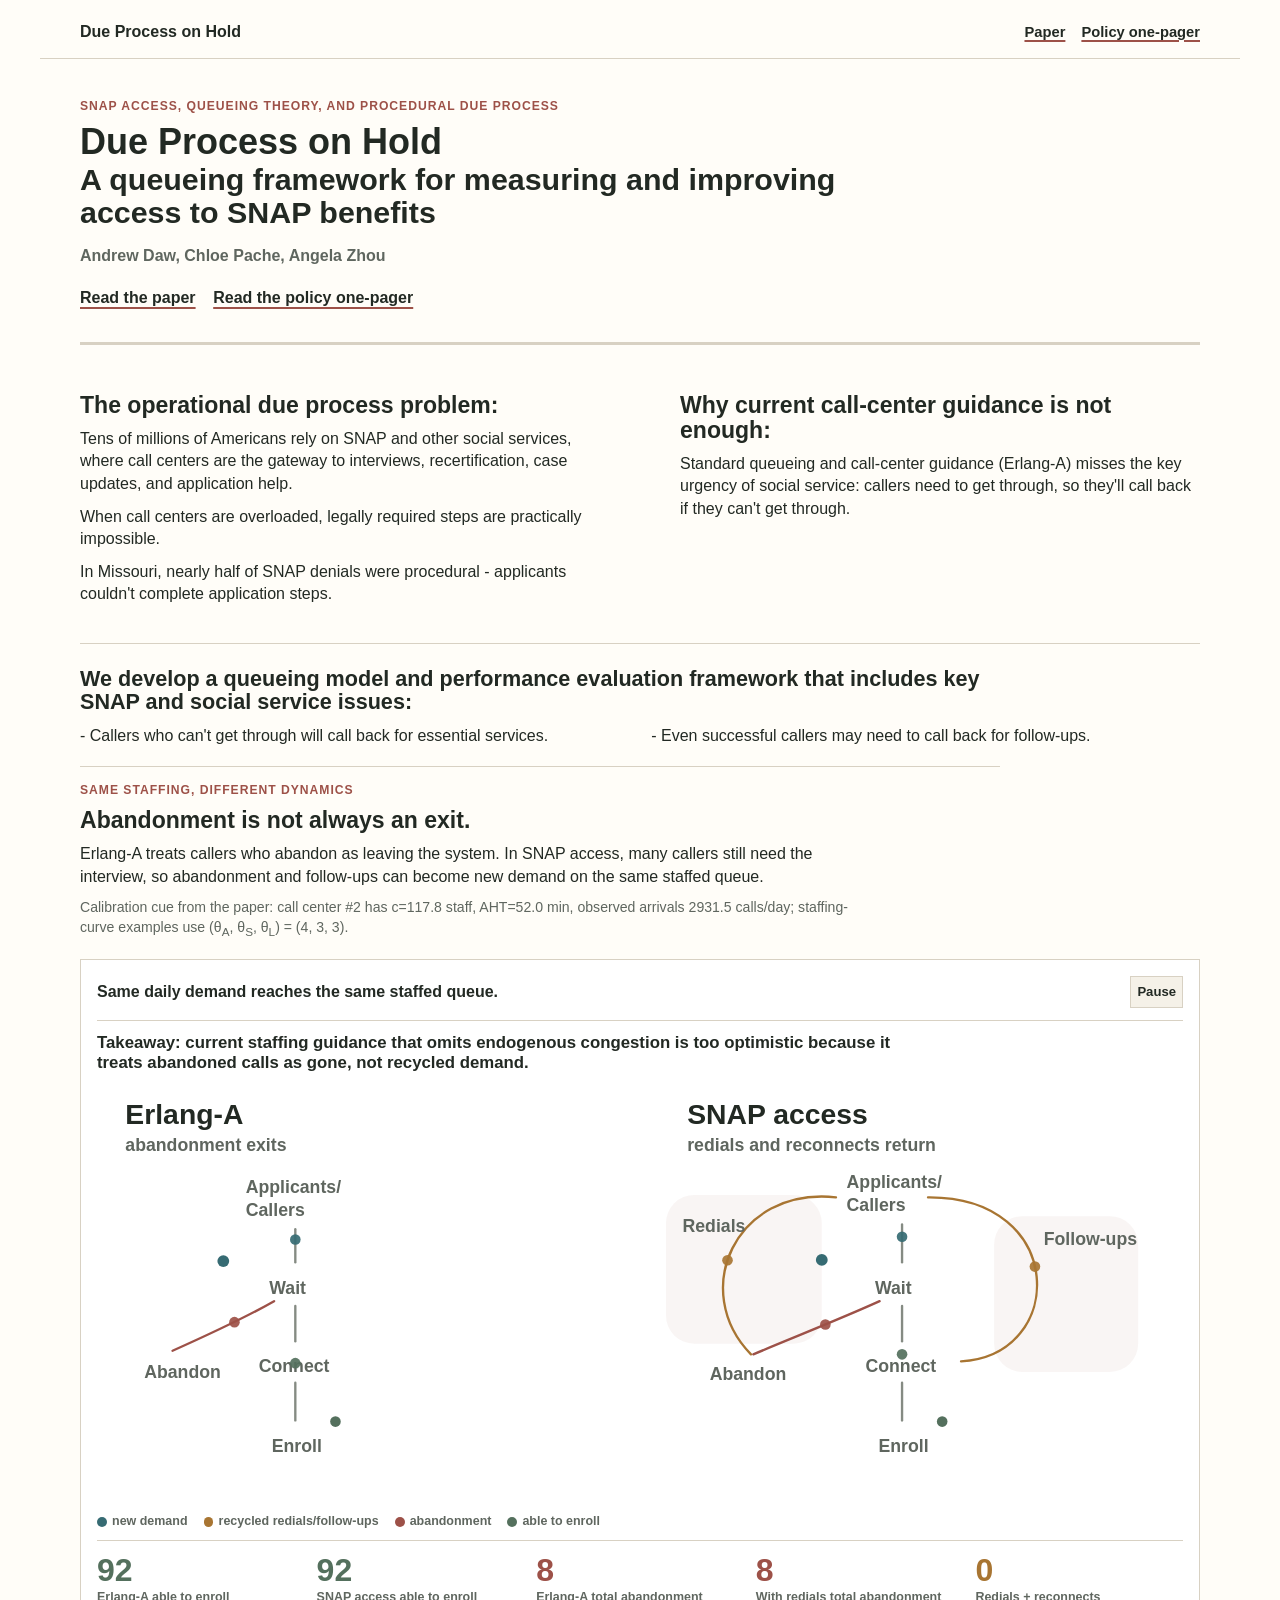
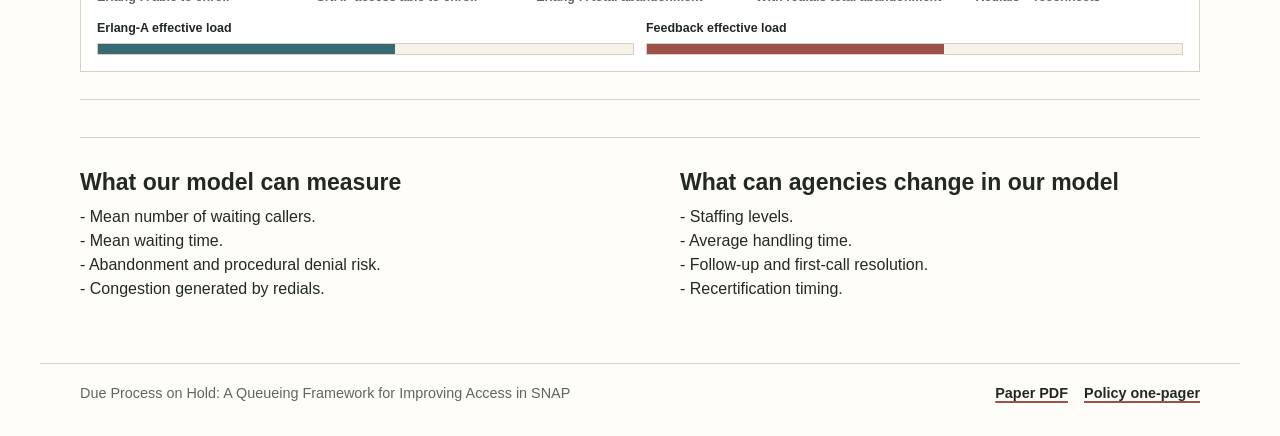
==== docs/index.html @ 2aa525fc "Merge model callout with demo section" ====
<!doctype html>
<html lang="en">
  <head>
    <meta charset="utf-8">
    <meta name="viewport" content="width=device-width, initial-scale=1">
    <title>Due Process on Hold</title>
    <meta
      name="description"
      content="Landing page for Due Process on Hold: A Queueing Framework for Improving Access in SNAP."
    >
    <link rel="stylesheet" href="styles.css?v=20260516-7">
    <script src="animation.js?v=20260516-7" defer></script>
  </head>
  <body>
    <a class="skip-link" href="#main">Skip to content</a>

    <header class="site-header">
      <a class="brand" href="index.html">Due Process on Hold</a>
      <nav aria-label="Primary navigation">
        <a href="assets/due-process-on-hold.pdf">Paper</a>
        <a href="policy.html">Policy one-pager</a>
      </nav>
    </header>

    <main id="main" class="sheet">
      <section class="title-block">
        <p class="eyebrow">SNAP access, queueing theory, and procedural due process</p>
        <h1>Due Process on Hold</h1>
        <p class="subtitle">A queueing framework for measuring and improving access to SNAP benefits</p>
        <p class="authors">Andrew Daw, Chloe Pache, Angela Zhou</p>
        <div class="link-row" aria-label="Project links">
          <a href="assets/due-process-on-hold.pdf">Read the paper</a>
          <a href="policy.html">Read the policy one-pager</a>
        </div>
      </section>

      <section class="argument-grid" aria-label="Project summary">
        <article>
          <h2>The operational due process problem:</h2>
          <p>
            Tens of millions of Americans rely on SNAP and other social services, where call centers are the gateway to interviews, recertification, case updates, and application help.
          </p>
          <p>
            When call centers are overloaded, legally required steps are practically impossible.
          </p>
          <p>
            In Missouri, nearly half of SNAP denials were procedural - applicants couldn't complete application steps.
          </p>
        </article>

        <article>
          <h2>Why current call-center guidance is not enough:</h2>
          <p>
            Standard queueing and call-center guidance (Erlang-A) misses the key urgency of social service: callers need to get through, so they'll call back if they can't get through.
          </p>
        </article>
      </section>

      <section class="congestion-demo" aria-labelledby="congestion-title">
        <div class="demo-intro">
          <div class="model-callout">
            <h2>We develop a queueing model and performance evaluation framework that includes key SNAP and social service issues:</h2>
            <ul>
              <li>Callers who can't get through will call back for essential services.</li>
              <li>Even successful callers may need to call back for follow-ups.</li>
            </ul>
          </div>

          <div class="demo-copy">
            <p class="eyebrow">Same staffing, different dynamics</p>
            <h2 id="congestion-title">Abandonment is not always an exit.</h2>
            <p>
              Erlang-A treats callers who abandon as leaving the system. In SNAP access, many callers still need the interview, so abandonment and follow-ups can become new demand on the same staffed queue.
            </p>
            <p class="demo-note">
              Calibration cue from the paper: call center #2 has c=117.8 staff, AHT=52.0 min, observed arrivals 2931.5 calls/day; staffing-curve examples use (&theta;<sub>A</sub>, &theta;<sub>S</sub>, &theta;<sub>L</sub>) = (4, 3, 3).
            </p>
          </div>
        </div>

        <div class="demo-panel" data-congestion-demo>
          <div class="demo-status">
            <p data-demo-step>Same daily demand reaches the same staffed queue.</p>
            <button type="button" data-demo-toggle aria-pressed="false">Pause</button>
          </div>
          <p class="demo-takeaway">
            Takeaway: current staffing guidance that omits endogenous congestion is too optimistic because it treats abandoned calls as gone, not recycled demand.
          </p>

          <svg class="queue-animation" viewBox="0 0 920 360" role="img" aria-labelledby="animation-title animation-desc">
            <title id="animation-title">Animated comparison of Erlang-A abandonment and redial feedback</title>
            <desc id="animation-desc">Both lanes use the same staffing. In the Erlang-A lane, abandonment exits. In the SNAP-access lane, redials and follow-ups return to the same queue and raise effective load.</desc>
            <defs>
              <style>
                .queue-animation text { fill: #222923; font-family: Arial, Helvetica, sans-serif; }
                .queue-animation .lane-title { font-size: 24px; font-weight: 900; }
                .queue-animation .lane-subtitle,
                .queue-animation .node-label { fill: #5f665f; font-size: 15px; font-weight: 800; }
                .queue-animation .flow-line,
                .queue-animation .abandon-line,
                .queue-animation .return-line,
                .queue-animation .feedback-line { fill: none; stroke: #858b83; stroke-linecap: round; stroke-width: 2; }
                .queue-animation .abandon-line { stroke: #9d5148; }
                .queue-animation .return-line { stroke: #a87532; }
                .queue-animation .feedback-line { stroke: #a87532; }
                .queue-animation .feedback-backdrop { fill: #9d5148; opacity: 0.06; stroke: none; }
                .queue-animation .pile-dot { fill: #9d5148; opacity: 0; }
                .queue-animation .enroll-dot { fill: #54705d; opacity: 0; }
                .queue-animation .base-enroll { opacity: 1; }
                .queue-animation .fresh-dot { fill: #366b73; opacity: 1; }
                .queue-animation .moving-dot { opacity: 0.92; }
                .queue-animation .moving-fresh { fill: #366b73; }
                .queue-animation .moving-enroll { fill: #54705d; }
                .queue-animation .moving-abandon { fill: #9d5148; }
                .queue-animation .moving-return { fill: #a87532; }
              </style>
            </defs>

            <g class="animation-lane erlang-lane">
              <text class="lane-title" x="24" y="34">Erlang-A</text>
              <text class="lane-subtitle" x="24" y="57">abandonment exits</text>
              <text class="node-label" x="126" y="92">Applicants/</text>
              <text class="node-label" x="126" y="112">Callers</text>
              <path class="flow-line" d="M168 123 V151"></path>
              <text class="node-label" x="146" y="178">Wait</text>
              <path class="abandon-line" d="M150 184 C122 200 93 213 64 226"></path>
              <text class="node-label" x="40" y="249">Abandon</text>
              <path class="flow-line" d="M168 188 V218"></path>
              <text class="node-label" x="137" y="244">Connect</text>
              <path class="flow-line" d="M168 253 V285"></path>
              <text class="node-label" x="148" y="312">Enroll</text>
              <circle class="fresh-dot" cx="107" cy="150" r="5"></circle>
              <circle class="enroll-dot base-enroll" cx="202" cy="286" r="4.5"></circle>
              <circle class="enroll-dot s1" cx="216" cy="298" r="4.5"></circle>
              <circle class="enroll-dot s1" cx="192" cy="302" r="4.5"></circle>
              <circle class="enroll-dot s2" cx="207" cy="314" r="4.5"></circle>
              <circle class="enroll-dot s3" cx="228" cy="284" r="4.5"></circle>
              <circle class="pile-dot erlang-pile s1" cx="56" cy="270" r="5"></circle>
              <circle class="pile-dot erlang-pile s2" cx="70" cy="282" r="5"></circle>
              <circle class="pile-dot erlang-pile s3" cx="46" cy="289" r="5"></circle>
              <circle class="pile-dot erlang-pile s3" cx="82" cy="268" r="5"></circle>
              <circle class="moving-dot moving-fresh" r="4.5">
                <animateMotion dur="4.8s" repeatCount="indefinite" path="M168 123 V151"></animateMotion>
              </circle>
              <circle class="moving-dot moving-enroll" r="4.5">
                <animateMotion dur="5.4s" begin="-1.2s" repeatCount="indefinite" path="M168 188 V285"></animateMotion>
              </circle>
              <circle class="moving-dot moving-abandon" r="4.5">
                <animateMotion dur="5.8s" begin="-0.8s" repeatCount="indefinite" path="M150 184 C122 200 93 213 64 226"></animateMotion>
              </circle>
            </g>

            <g class="animation-lane feedback-lane">
              <text class="lane-title" x="500" y="34">SNAP access</text>
              <text class="lane-subtitle" x="500" y="57">redials and reconnects return</text>
              <rect class="feedback-backdrop redial-backdrop" x="482" y="94" width="132" height="126" rx="24"></rect>
              <rect class="feedback-backdrop followup-backdrop" x="760" y="112" width="122" height="132" rx="24"></rect>
              <text class="node-label" x="635" y="88">Applicants/</text>
              <text class="node-label" x="635" y="108">Callers</text>
              <path class="flow-line" d="M682 119 V151"></path>
              <text class="node-label" x="659" y="178">Wait</text>
              <path class="abandon-line" d="M663 184 C630 199 594 213 556 229"></path>
              <text class="node-label" x="519" y="251">Abandon</text>
              <path class="return-line" d="M554 229 C502 176 540 87 626 96"></path>
              <text class="node-label" x="496" y="125">Redials</text>
              <path class="flow-line" d="M682 188 V218"></path>
              <text class="node-label" x="651" y="244">Connect</text>
              <path class="flow-line" d="M682 253 V285"></path>
              <text class="node-label" x="662" y="312">Enroll</text>
              <path class="feedback-line" d="M732 235 C822 230 822 95 704 96"></path>
              <text class="node-label" x="802" y="136">Follow-ups</text>
              <circle class="fresh-dot" cx="614" cy="149" r="5"></circle>
              <circle class="enroll-dot base-enroll" cx="716" cy="286" r="4.5"></circle>
              <circle class="enroll-dot s1" cx="730" cy="298" r="4.5"></circle>
              <circle class="enroll-dot s1" cx="706" cy="302" r="4.5"></circle>
              <circle class="enroll-dot s2" cx="721" cy="314" r="4.5"></circle>
              <circle class="pile-dot feedback-pile s1" cx="548" cy="274" r="5"></circle>
              <circle class="pile-dot feedback-pile s1" cx="562" cy="286" r="5"></circle>
              <circle class="pile-dot feedback-pile s2" cx="536" cy="292" r="5"></circle>
              <circle class="pile-dot feedback-pile s2" cx="576" cy="270" r="5"></circle>
              <circle class="pile-dot feedback-pile s3" cx="590" cy="284" r="5"></circle>
              <circle class="pile-dot feedback-pile s3" cx="552" cy="306" r="5"></circle>
              <circle class="pile-dot feedback-pile s3" cx="522" cy="276" r="5"></circle>
              <circle class="moving-dot moving-fresh" r="4.5">
                <animateMotion dur="4.6s" repeatCount="indefinite" path="M682 119 V151"></animateMotion>
              </circle>
              <circle class="moving-dot moving-enroll" r="4.5">
                <animateMotion dur="5.2s" begin="-0.7s" repeatCount="indefinite" path="M682 188 V285"></animateMotion>
              </circle>
              <circle class="moving-dot moving-abandon" r="4.5">
                <animateMotion dur="4.4s" begin="-0.4s" repeatCount="indefinite" path="M663 184 C630 199 594 213 556 229"></animateMotion>
              </circle>
              <circle class="moving-dot moving-return" r="4.5">
                <animateMotion dur="5.6s" begin="-0.9s" repeatCount="indefinite" path="M554 229 C502 176 540 87 626 96"></animateMotion>
              </circle>
              <circle class="moving-dot moving-return" r="4.5">
                <animateMotion dur="6.2s" begin="-1.6s" repeatCount="indefinite" path="M732 235 C822 230 822 95 704 96"></animateMotion>
              </circle>
            </g>
          </svg>

          <div class="demo-legend" aria-label="Animation legend">
            <span><i class="legend-blue"></i>new demand</span>
            <span><i class="legend-gold"></i>recycled redials/follow-ups</span>
            <span><i class="legend-red"></i>abandonment</span>
            <span><i class="legend-green"></i>able to enroll</span>
          </div>

          <div class="demo-metrics" aria-live="polite">
            <div class="metric-enroll">
              <strong data-erlang-enroll>92</strong>
              <span>Erlang-A able to enroll</span>
            </div>
            <div class="metric-enroll">
              <strong data-feedback-enroll>92</strong>
              <span>SNAP access able to enroll</span>
            </div>
            <div>
              <strong data-erlang-abandon>8</strong>
              <span>Erlang-A total abandonment</span>
            </div>
            <div class="metric-abandon">
              <strong data-feedback-abandon>8</strong>
              <span>With redials total abandonment</span>
            </div>
            <div class="metric-return">
              <strong data-feedback-return>0</strong>
              <span>Redials + reconnects</span>
            </div>
          </div>

          <div class="load-bars">
            <div>
              <span>Erlang-A effective load</span>
              <div class="load-track"><i data-erlang-load style="width: 100%"></i></div>
            </div>
            <div>
              <span>Feedback effective load</span>
              <div class="load-track"><i data-feedback-load style="width: 100%"></i></div>
            </div>
          </div>
        </div>
      </section>

      <section class="bottom-grid">
        <article>
          <h2>What our model can measure</h2>
          <ul>
            <li>Mean number of waiting callers.</li>
            <li>Mean waiting time.</li>
            <li>Abandonment and procedural denial risk.</li>
            <li>Congestion generated by redials.</li>
          </ul>
        </article>

        <article>
          <h2>What can agencies change in our model</h2>
          <ul>
            <li>Staffing levels.</li>
            <li>Average handling time.</li>
            <li>Follow-up and first-call resolution.</li>
            <li>Recertification timing.</li>
          </ul>
        </article>
      </section>
    </main>

    <footer class="site-footer">
      <p>Due Process on Hold: A Queueing Framework for Improving Access in SNAP</p>
      <div>
        <a href="assets/due-process-on-hold.pdf">Paper PDF</a>
        <a href="policy.html">Policy one-pager</a>
      </div>
    </footer>
  </body>
</html>
---- docs/styles.css ----
:root {
  color-scheme: light;
  --ink: #222923;
  --muted: #5f665f;
  --quiet: #858b83;
  --paper: #fffdf8;
  --surface: #ffffff;
  --wash: #f5f1e8;
  --line: #d8d1c3;
  --accent: #9d5148;
  --blue: #366b73;
  --gold: #a87532;
  --success: #54705d;
}

* {
  box-sizing: border-box;
}

html {
  scroll-behavior: smooth;
}

body {
  margin: 0;
  background: var(--paper);
  color: var(--ink);
  font-family: Arial, Helvetica, sans-serif;
  font-size: 16px;
  line-height: 1.4;
  overflow-x: hidden;
}

a {
  color: inherit;
}

em {
  font-style: italic;
}

.skip-link {
  position: absolute;
  top: -48px;
  left: 1rem;
  z-index: 20;
  padding: 0.55rem 0.75rem;
  background: var(--ink);
  color: var(--paper);
}

.skip-link:focus {
  top: 1rem;
}

.site-header,
.site-footer,
.sheet,
.page {
  width: 100%;
  max-width: 1200px;
  margin-inline: auto;
  padding-inline: 40px;
}

.site-header {
  display: flex;
  align-items: baseline;
  justify-content: space-between;
  gap: 1rem;
  padding-top: 1.35rem;
  padding-bottom: 1rem;
  border-bottom: 1px solid var(--line);
}

.brand {
  font-size: 1rem;
  font-weight: 800;
  line-height: 1;
  text-decoration: none;
}

nav {
  display: flex;
  gap: 1rem;
  flex-wrap: wrap;
  font-size: 0.92rem;
  font-weight: 800;
}

nav a,
.link-row a,
.site-footer a,
.resource-list a {
  color: var(--ink);
  text-decoration-color: var(--accent);
  text-decoration-thickness: 0.12em;
  text-underline-offset: 0.22em;
}

.sheet {
  padding-top: 2.5rem;
  padding-bottom: 4rem;
}

.title-block {
  padding-bottom: 2rem;
  border-bottom: 3px solid var(--line);
}

.eyebrow {
  margin: 0 0 0.65rem;
  color: var(--accent);
  font-size: 0.76rem;
  font-weight: 800;
  letter-spacing: 0.08em;
  line-height: 1.2;
  text-transform: uppercase;
}

h1,
h2,
h3,
p {
  margin: 0;
}

h1 {
  max-width: 100%;
  font-size: clamp(1.65rem, 3vw, 2.25rem);
  font-weight: 900;
  letter-spacing: 0;
  line-height: 1;
}

h2 {
  font-size: clamp(1.15rem, 1.8vw, 1.45rem);
  font-weight: 900;
  line-height: 1.08;
}

.subtitle {
  max-width: 760px;
  margin-top: 0.2rem;
  font-size: clamp(1.25rem, 2.5vw, 1.9rem);
  font-weight: 900;
  line-height: 1.08;
}

.authors {
  margin-top: 1rem;
  color: var(--muted);
  font-weight: 700;
}

.link-row {
  display: flex;
  gap: 1.1rem;
  flex-wrap: wrap;
  margin-top: 1.25rem;
  font-weight: 900;
}

.argument-grid,
.bottom-grid,
.one-pager {
  display: grid;
  grid-template-columns: repeat(2, minmax(0, 1fr));
  gap: clamp(2rem, 7vw, 5rem);
}

.argument-grid {
  padding-top: 3rem;
}

.argument-grid article p {
  margin-top: 0.65rem;
  max-width: 38rem;
}

.model-callout {
  max-width: none;
  margin: 0;
}

.model-callout h2 {
  font-size: clamp(1.1rem, 1.7vw, 1.35rem);
  max-width: 900px;
}

.model-callout ul,
.bottom-grid ul,
.check-list {
  margin: 0.75rem 0 0;
  padding: 0;
  list-style: none;
}

.model-callout ul {
  display: flex;
  gap: 0.35rem 1.4rem;
  flex-wrap: wrap;
}

.model-callout li,
.bottom-grid li,
.check-list li {
  margin-top: 0.25rem;
}

.model-callout li {
  flex: 1 1 320px;
  margin-top: 0;
}

.model-callout li::before,
.bottom-grid li::before,
.check-list li::before {
  content: "- ";
}

.congestion-demo {
  margin: 2.35rem 0;
  padding: 1.4rem 0 1.7rem;
  border-top: 1px solid var(--line);
  border-bottom: 1px solid var(--line);
}

.demo-intro {
  width: 100%;
  max-width: 1120px;
  margin-inline: auto;
}

.demo-copy {
  max-width: 920px;
  margin-top: 1.15rem;
  border-top: 1px solid var(--line);
  padding-top: 1rem;
}

.demo-copy p:not(.eyebrow) {
  margin-top: 0.65rem;
  max-width: 48rem;
}

.demo-note {
  color: var(--muted);
  font-size: 0.88rem;
  max-width: 60rem;
}

.demo-panel {
  width: 100%;
  max-width: 1120px;
  min-width: 0;
  margin-top: 1.15rem;
  margin-inline: auto;
  border: 1px solid var(--line);
  background: var(--surface);
  padding: 1rem;
}

.demo-status {
  display: flex;
  align-items: center;
  justify-content: space-between;
  gap: 1rem;
  padding-bottom: 0.75rem;
  border-bottom: 1px solid var(--line);
}

.demo-status p {
  font-weight: 900;
}

.demo-status button {
  min-height: 32px;
  border: 1px solid var(--line);
  background: var(--wash);
  color: var(--ink);
  font: inherit;
  font-size: 0.82rem;
  font-weight: 900;
  cursor: pointer;
}

.demo-takeaway {
  max-width: 840px;
  margin-top: 0.75rem;
  color: var(--ink);
  font-size: clamp(0.95rem, 1.6vw, 1.05rem);
  font-weight: 900;
  line-height: 1.18;
}

.queue-animation {
  display: block;
  width: 100%;
  height: auto;
  margin-top: 0.7rem;
}

.queue-animation text {
  fill: var(--ink);
  font-family: Arial, Helvetica, sans-serif;
}

.lane-title {
  font-size: 24px;
  font-weight: 900;
}

.lane-subtitle,
.node-label {
  fill: var(--muted);
  font-size: 14px;
  font-weight: 800;
}

.flow-line,
.abandon-line,
.return-line,
.feedback-line {
  fill: none;
  stroke: var(--quiet);
  stroke-linecap: round;
  stroke-width: 2;
}

.abandon-line {
  stroke: var(--accent);
}

.return-line {
  stroke: var(--gold);
}

.feedback-line {
  stroke: var(--gold);
}

.feedback-backdrop {
  fill: var(--accent);
  opacity: 0.06;
  stroke: none;
  transition: opacity 300ms ease;
}

.demo-panel[data-stage="1"] .feedback-backdrop {
  opacity: 0.08;
}

.demo-panel[data-stage="2"] .feedback-backdrop {
  opacity: 0.1;
}

.demo-panel[data-stage="3"] .feedback-backdrop {
  opacity: 0.12;
}

.pile-dot {
  fill: var(--accent);
  opacity: 0;
  transition: opacity 400ms ease;
}

.enroll-dot {
  fill: var(--success);
  opacity: 0;
  transition: opacity 400ms ease;
}

.base-enroll {
  opacity: 1;
}

.fresh-dot {
  fill: var(--blue);
}

.moving-dot {
  opacity: 0.92;
}

.moving-fresh {
  fill: var(--blue);
}

.moving-enroll {
  fill: var(--success);
}

.moving-abandon {
  fill: var(--accent);
}

.moving-return {
  fill: var(--gold);
}

.demo-panel[data-stage="1"] .s1,
.demo-panel[data-stage="2"] .s1,
.demo-panel[data-stage="2"] .s2,
.demo-panel[data-stage="3"] .s1,
.demo-panel[data-stage="3"] .s2,
.demo-panel[data-stage="3"] .s3 {
  opacity: 1;
}

.demo-legend {
  display: flex;
  gap: 0.55rem 1rem;
  flex-wrap: wrap;
  margin-top: 0.35rem;
  color: var(--muted);
  font-size: 0.78rem;
  font-weight: 800;
  line-height: 1.2;
}

.demo-legend span {
  display: inline-flex;
  align-items: center;
  gap: 0.32rem;
}

.demo-legend i {
  width: 0.62rem;
  height: 0.62rem;
  border-radius: 999px;
  flex: 0 0 auto;
}

.legend-blue {
  background: var(--blue);
}

.legend-gold {
  background: var(--gold);
}

.legend-red {
  background: var(--accent);
}

.legend-green {
  background: var(--success);
}

.demo-metrics {
  display: grid;
  grid-template-columns: repeat(auto-fit, minmax(120px, 1fr));
  gap: 0.75rem;
  margin-top: 0.7rem;
  padding-top: 0.8rem;
  border-top: 1px solid var(--line);
}

.demo-metrics div {
  min-width: 0;
}

.demo-metrics strong {
  display: block;
  color: var(--accent);
  font-size: clamp(1.35rem, 3vw, 2rem);
  line-height: 1;
}

.demo-metrics .metric-enroll strong {
  color: var(--success);
}

.demo-metrics .metric-return strong {
  color: var(--gold);
}

.demo-metrics span {
  display: block;
  margin-top: 0.25rem;
  color: var(--muted);
  font-size: 0.78rem;
  font-weight: 800;
  line-height: 1.15;
}

.load-bars {
  display: grid;
  grid-template-columns: repeat(2, minmax(0, 1fr));
  gap: 0.75rem;
  margin-top: 0.95rem;
}

.load-bars span {
  display: block;
  margin-bottom: 0.35rem;
  font-size: 0.78rem;
  font-weight: 900;
}

.load-track {
  height: 12px;
  background: var(--wash);
  border: 1px solid var(--line);
}

.load-track i {
  display: block;
  height: 100%;
  background: var(--blue);
  transition: width 300ms ease;
}

.load-bars > div:last-child .load-track i {
  background: var(--accent);
}

.model-figure {
  margin: 1.75rem 0 3rem;
  overflow-x: auto;
}

.model-figure svg {
  display: block;
  width: 100%;
  min-width: 720px;
  height: auto;
}

.model-figure line,
.model-figure .service-flow > path {
  fill: none;
  stroke: var(--quiet);
  stroke-linecap: round;
  stroke-width: 2;
  marker-end: url("#arrow");
}

.model-figure marker path {
  fill: var(--quiet);
  stroke: none;
}

.model-figure text {
  fill: var(--muted);
  font-size: 19px;
  font-weight: 400;
}

.model-figure .label {
  font-weight: 800;
}

figcaption {
  margin-top: 0.5rem;
  color: var(--ink);
  font-size: clamp(1rem, 1.8vw, 1.25rem);
  font-weight: 900;
  text-align: center;
}

.bottom-grid {
  padding-top: 2rem;
  border-top: 1px solid var(--line);
}

.bottom-grid article {
  min-width: 0;
}

.bottom-grid h2 {
  margin-bottom: 0.7rem;
}

.bottom-grid li {
  color: var(--ink);
  line-height: 1.25;
}

.site-footer {
  display: flex;
  justify-content: space-between;
  gap: 1rem;
  flex-wrap: wrap;
  padding-top: 1.2rem;
  padding-bottom: 2rem;
  border-top: 1px solid var(--line);
  color: var(--muted);
  font-size: 0.9rem;
}

.site-footer div {
  display: flex;
  gap: 1rem;
  flex-wrap: wrap;
  font-weight: 800;
}

.page {
  padding-top: 2.5rem;
  padding-bottom: 4rem;
}

.page-title {
  max-width: 900px;
  padding-bottom: 2rem;
  border-bottom: 3px solid var(--ink);
}

.page-title h1 {
  max-width: 18ch;
  font-size: clamp(2.4rem, 6vw, 5.25rem);
  line-height: 0.95;
}

.page-title p:not(.eyebrow) {
  max-width: 760px;
  margin-top: 1rem;
  color: var(--muted);
  font-size: 1.1rem;
}

.button {
  display: inline-flex;
  min-height: 42px;
  align-items: center;
  justify-content: center;
  margin-top: 1.2rem;
  border: 2px solid var(--ink);
  padding: 0.55rem 0.85rem;
  background: var(--paper);
  color: var(--ink);
  font: inherit;
  font-weight: 900;
  text-decoration: none;
  cursor: pointer;
}

.button:hover {
  border-color: var(--accent);
  color: var(--accent);
}

.one-pager {
  margin-top: 2.4rem;
  gap: 1.6rem 4rem;
}

.one-pager article {
  padding-top: 1rem;
  border-top: 1px solid var(--line);
}

.one-pager article.wide {
  grid-column: 1 / -1;
  max-width: 880px;
}

.one-pager h2 {
  font-size: 1.25rem;
}

.one-pager p {
  margin-top: 0.65rem;
  color: var(--ink);
}

.resource-list {
  display: flex;
  gap: 1rem;
  flex-wrap: wrap;
  margin-top: 1rem;
  font-weight: 900;
}

@media (max-width: 760px) {
  .site-header,
  .site-footer {
    align-items: flex-start;
    flex-direction: column;
  }

  .sheet,
  .page {
    padding-top: 2rem;
  }

  .site-header,
  .site-footer,
  .sheet,
  .page {
    width: 390px;
    max-width: 100%;
    margin-left: 0;
    margin-right: auto;
    padding-left: 20px;
    padding-right: 20px;
  }

  h1 {
    max-width: 100%;
    font-size: clamp(1.55rem, 8vw, 2.15rem);
  }

  .argument-grid,
  .congestion-demo,
  .bottom-grid,
  .one-pager {
    grid-template-columns: 1fr;
    gap: 1.8rem;
  }

  .demo-panel {
    padding: 0.8rem;
  }

  .demo-status {
    align-items: flex-start;
    flex-direction: column;
    gap: 0.7rem;
  }

  .queue-animation {
    min-width: 0;
  }

  .demo-metrics,
  .load-bars {
    grid-template-columns: 1fr;
  }

  .model-figure {
    margin-right: -20px;
    padding-right: 20px;
  }

  .model-figure svg {
    min-width: 0;
  }

  .one-pager article.wide {
    grid-column: auto;
  }
}

@media print {
  body {
    background: #ffffff;
    color: #000000;
    font-size: 10pt;
  }

  .site-header,
  .site-footer,
  .print-button {
    display: none;
  }

  .page,
  .sheet {
    width: 100%;
    padding: 0;
  }

  .page-title,
  .title-block {
    padding-bottom: 0.5rem;
    border-bottom: 2px solid #000000;
  }

  .page-title h1,
  h1 {
    font-size: 26pt;
    max-width: none;
  }

  .one-pager,
  .congestion-demo,
  .argument-grid,
  .bottom-grid {
    grid-template-columns: repeat(2, 1fr);
    gap: 0.45in;
  }

  .demo-status button,
  .queue-animation {
    display: none;
  }

  .congestion-demo {
    break-inside: avoid;
  }

  .one-pager {
    margin-top: 0.35in;
  }

  .one-pager article {
    break-inside: avoid;
    padding-top: 0.12in;
  }
}
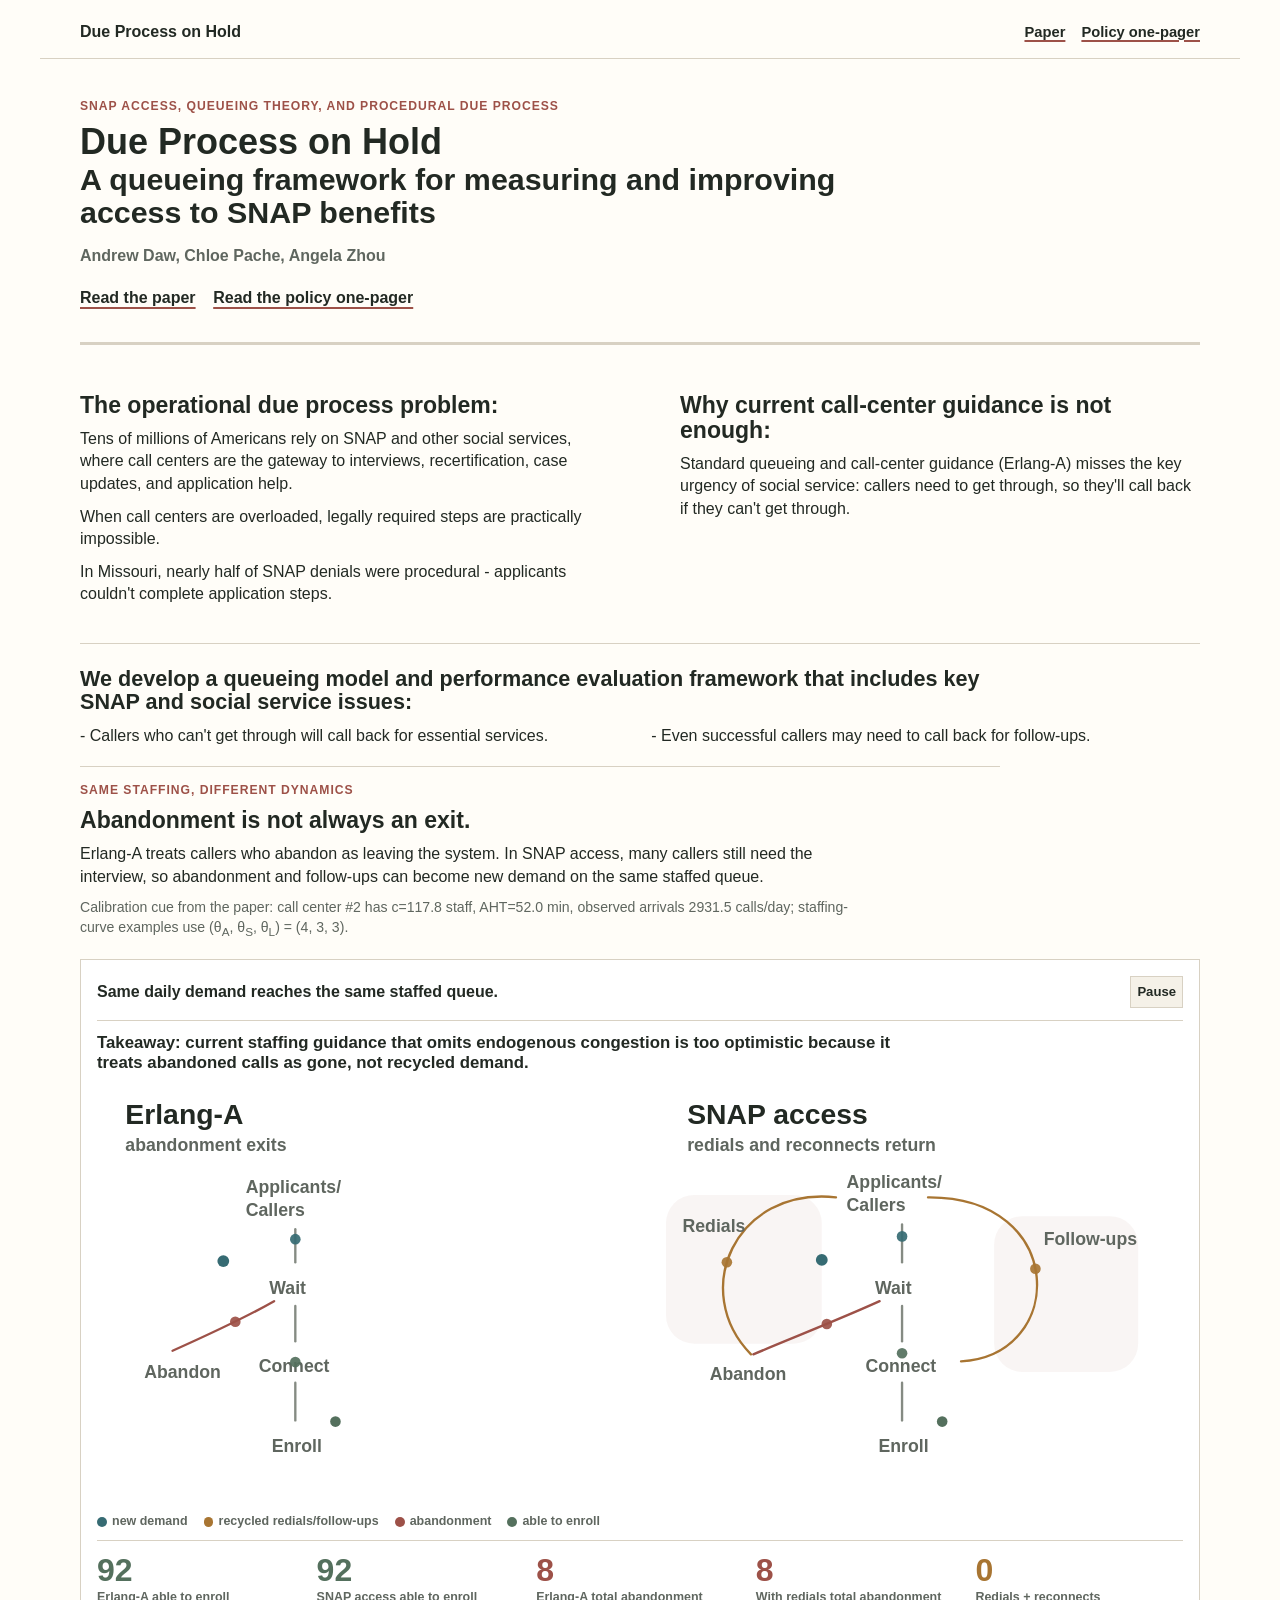
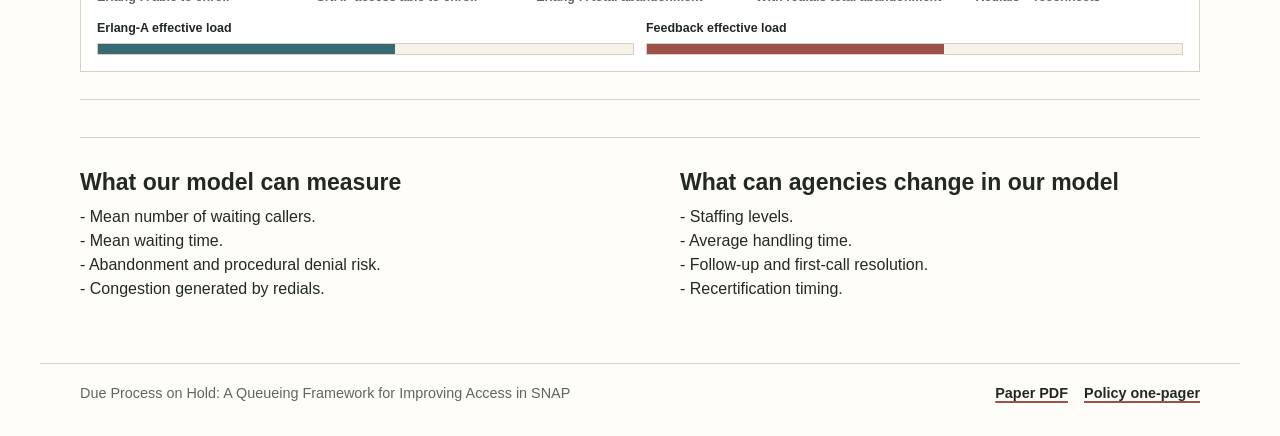
==== commit ab8491ba: "Make site header sticky" ====
--- a/docs/index.html
+++ b/docs/index.html
@@ -8,7 +8,7 @@
       name="description"
       content="Landing page for Due Process on Hold: A Queueing Framework for Improving Access in SNAP."
     >
-    <link rel="stylesheet" href="styles.css?v=20260516-7">
+    <link rel="stylesheet" href="styles.css?v=20260516-8">
     <script src="animation.js?v=20260516-7" defer></script>
   </head>
   <body>
--- a/docs/styles.css
+++ b/docs/styles.css
@@ -18,6 +18,7 @@
 }
 
 html {
+  scroll-padding-top: 5.5rem;
   scroll-behavior: smooth;
 }
 
@@ -64,12 +65,16 @@
 }
 
 .site-header {
+  position: sticky;
+  top: 0;
+  z-index: 12;
   display: flex;
   align-items: baseline;
   justify-content: space-between;
   gap: 1rem;
   padding-top: 1.35rem;
   padding-bottom: 1rem;
+  background: var(--paper);
   border-bottom: 1px solid var(--line);
 }
 
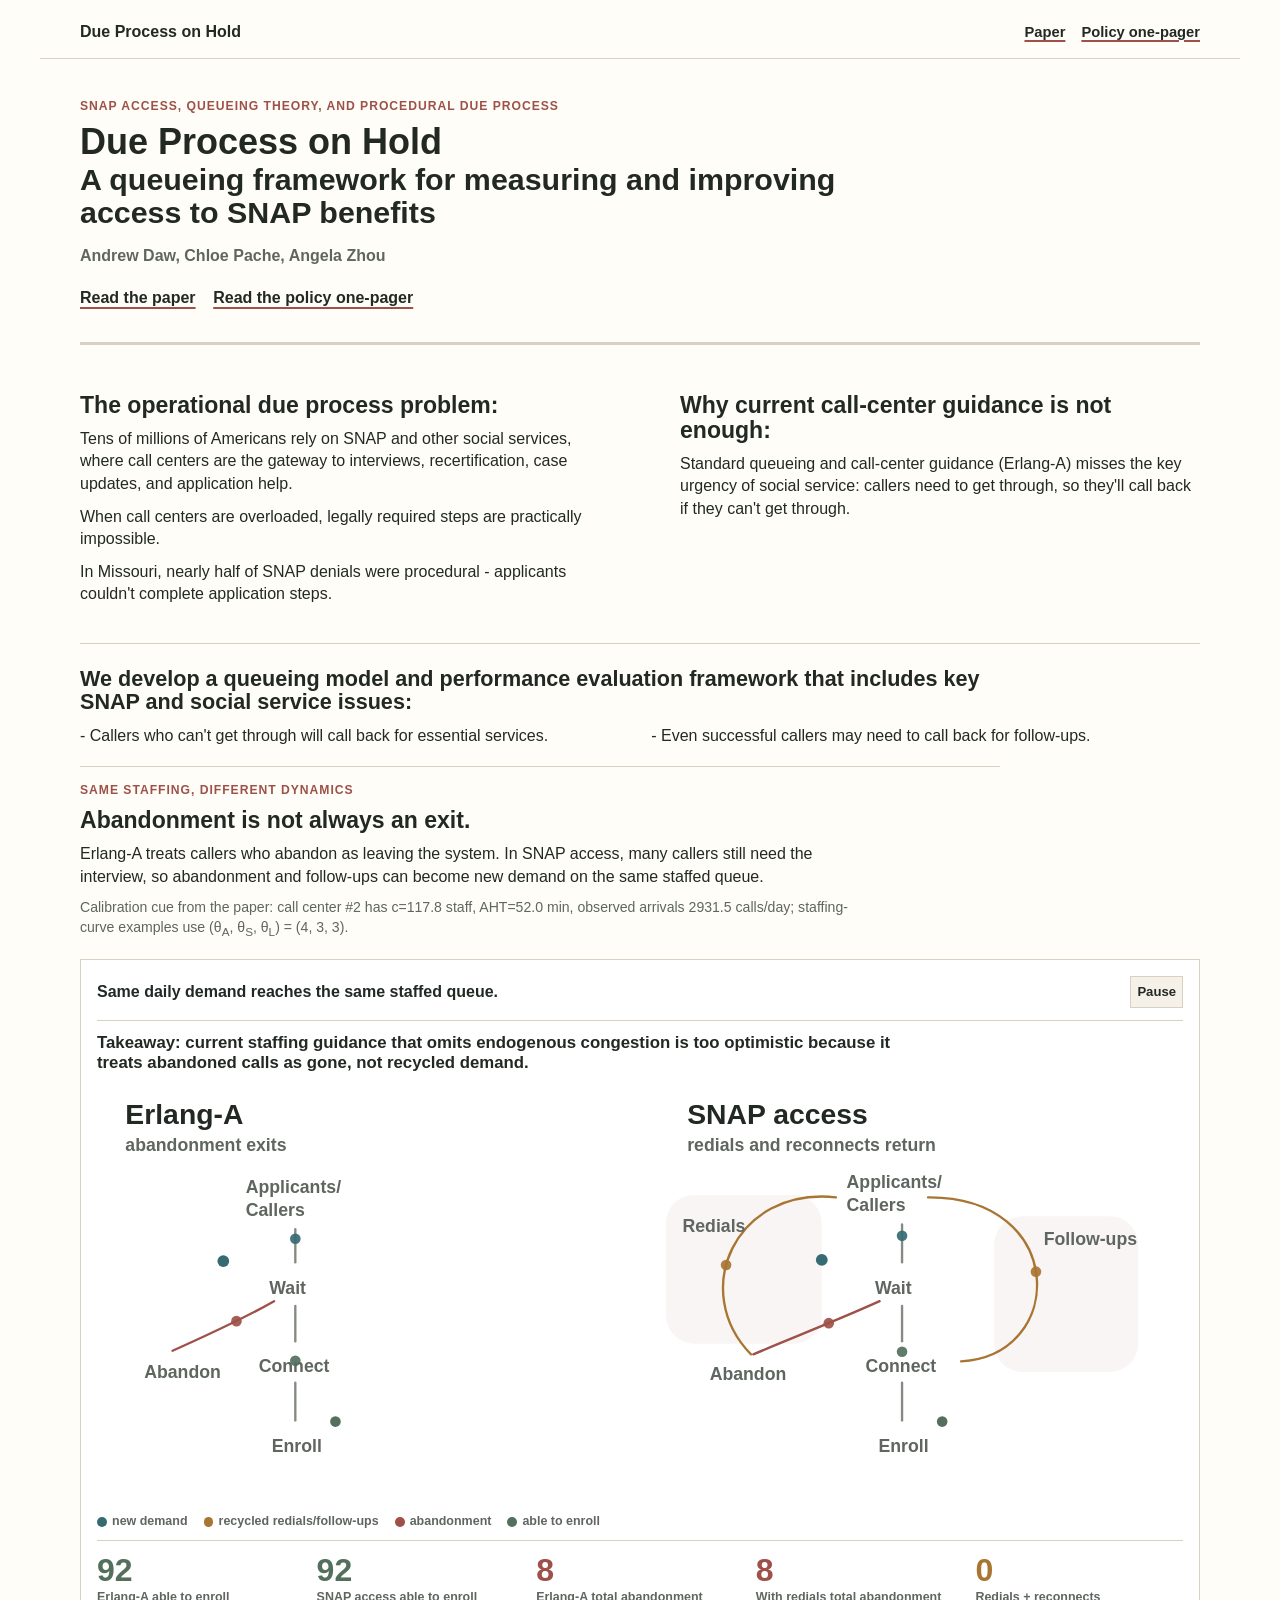
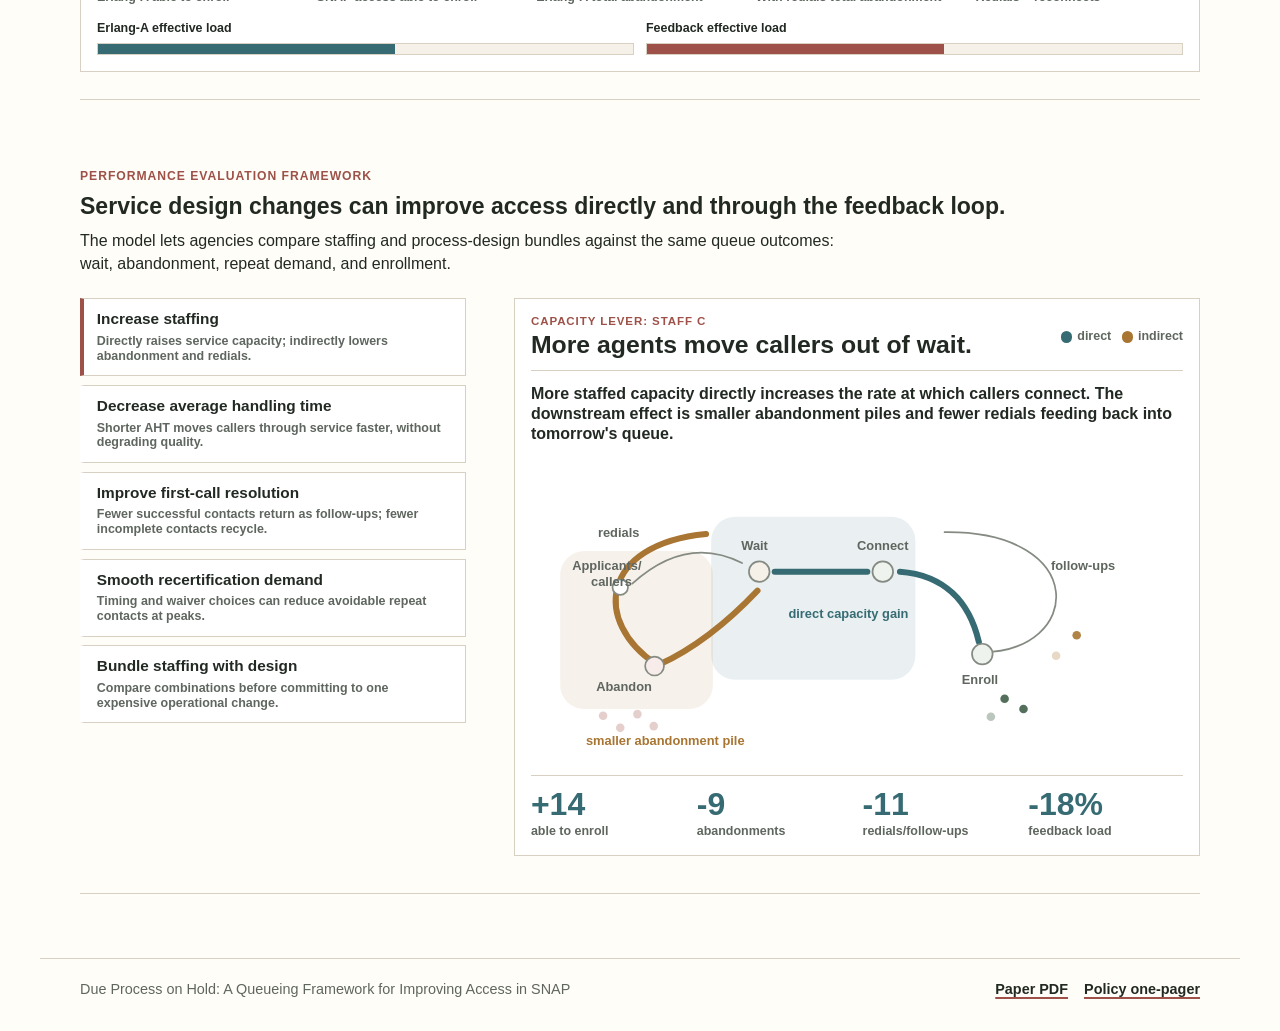
==== commit 65309459: "Add intervention evaluation panel" ====
--- a/docs/index.html
+++ b/docs/index.html
@@ -9,7 +9,7 @@
       content="Landing page for Due Process on Hold: A Queueing Framework for Improving Access in SNAP."
     >
     <link rel="stylesheet" href="styles.css?v=20260516-8">
-    <script src="animation.js?v=20260516-7" defer></script>
+    <script src="animation.js?v=20260518-1" defer></script>
   </head>
   <body>
     <a class="skip-link" href="#main">Skip to content</a>
@@ -242,26 +242,144 @@
         </div>
       </section>
 
-      <section class="bottom-grid">
-        <article>
-          <h2>What our model can measure</h2>
-          <ul>
-            <li>Mean number of waiting callers.</li>
-            <li>Mean waiting time.</li>
-            <li>Abandonment and procedural denial risk.</li>
-            <li>Congestion generated by redials.</li>
-          </ul>
-        </article>
-
-        <article>
-          <h2>What can agencies change in our model</h2>
-          <ul>
-            <li>Staffing levels.</li>
-            <li>Average handling time.</li>
-            <li>Follow-up and first-call resolution.</li>
-            <li>Recertification timing.</li>
-          </ul>
-        </article>
+      <section class="evaluation-framework" aria-labelledby="evaluation-title" data-evaluation-panel>
+        <div class="evaluation-head">
+          <p class="eyebrow">Performance evaluation framework</p>
+          <h2 id="evaluation-title">Service design changes can improve access directly and through the feedback loop.</h2>
+          <p>
+            The model lets agencies compare staffing and process-design bundles against the same queue outcomes: wait, abandonment, repeat demand, and enrollment.
+          </p>
+        </div>
+
+        <div class="evaluation-layout">
+          <div class="intervention-list" aria-label="Potential interventions">
+            <button class="intervention-card is-active" type="button" data-intervention="staffing" aria-pressed="true">
+              <span>Increase staffing</span>
+              <small>Directly raises service capacity; indirectly lowers abandonment and redials.</small>
+            </button>
+            <button class="intervention-card" type="button" data-intervention="aht" aria-pressed="false">
+              <span>Decrease average handling time</span>
+              <small>Shorter AHT moves callers through service faster, without degrading quality.</small>
+            </button>
+            <button class="intervention-card" type="button" data-intervention="resolution" aria-pressed="false">
+              <span>Improve first-call resolution</span>
+              <small>Fewer successful contacts return as follow-ups; fewer incomplete contacts recycle.</small>
+            </button>
+            <button class="intervention-card" type="button" data-intervention="recertification" aria-pressed="false">
+              <span>Smooth recertification demand</span>
+              <small>Timing and waiver choices can reduce avoidable repeat contacts at peaks.</small>
+            </button>
+            <button class="intervention-card" type="button" data-intervention="bundle" aria-pressed="false">
+              <span>Bundle staffing with design</span>
+              <small>Compare combinations before committing to one expensive operational change.</small>
+            </button>
+          </div>
+
+          <div class="evaluation-panel" data-active="staffing">
+            <div class="evaluation-status">
+              <div>
+                <p class="mini-label" data-eval-parameter>Capacity lever: staff c</p>
+                <h3 data-eval-title>More agents move callers out of wait.</h3>
+              </div>
+              <div class="effect-key" aria-label="Effect legend">
+                <span><i class="effect-direct"></i>direct</span>
+                <span><i class="effect-indirect"></i>indirect</span>
+              </div>
+            </div>
+
+            <p class="evaluation-copy" data-eval-copy>
+              More staffed capacity directly increases the rate at which callers connect. The downstream effect is smaller abandonment piles and fewer redials feeding back into tomorrow's queue.
+            </p>
+
+            <svg class="evaluation-figure" viewBox="0 0 760 360" role="img" aria-labelledby="evaluation-figure-title evaluation-figure-desc">
+              <title id="evaluation-figure-title">Service-design intervention effects on the access queue</title>
+              <desc id="evaluation-figure-desc">Selecting an intervention highlights direct queue effects and indirect feedback effects such as reduced redials and follow-ups.</desc>
+              <g class="eval-backdrops">
+                <rect class="eval-zone eval-zone-direct" data-effects="staffing aht bundle" x="210" y="72" width="238" height="190" rx="28"></rect>
+                <rect class="eval-zone eval-zone-indirect" data-effects="staffing aht resolution recertification bundle" x="34" y="112" width="178" height="184" rx="28"></rect>
+                <rect class="eval-zone eval-zone-indirect" data-effects="resolution recertification bundle" x="500" y="76" width="202" height="188" rx="28"></rect>
+              </g>
+
+              <g class="eval-flow">
+                <path class="eval-path baseline" d="M118 150 C160 112 203 104 246 126"></path>
+                <path class="eval-path baseline" d="M284 136 H392"></path>
+                <path class="eval-path baseline" d="M430 136 C482 140 511 171 522 218"></path>
+                <path class="eval-path baseline" d="M264 158 C227 197 191 225 150 244"></path>
+                <path class="eval-path baseline" d="M146 244 C72 195 80 104 204 92"></path>
+                <path class="eval-path baseline" d="M524 230 C644 230 652 88 482 90"></path>
+
+                <path class="eval-path effect-line effect-direct" data-effects="staffing aht bundle" d="M284 136 H392"></path>
+                <path class="eval-path effect-line effect-direct" data-effects="staffing aht bundle" d="M430 136 C482 140 511 171 522 218"></path>
+                <path class="eval-path effect-line effect-direct" data-effects="resolution bundle" d="M430 136 C482 140 511 171 522 218"></path>
+                <path class="eval-path effect-line effect-direct" data-effects="recertification bundle" d="M118 150 C160 112 203 104 246 126"></path>
+
+                <path class="eval-path effect-line effect-indirect" data-effects="staffing aht resolution recertification bundle" d="M264 158 C227 197 191 225 150 244"></path>
+                <path class="eval-path effect-line effect-indirect" data-effects="staffing aht recertification bundle" d="M146 244 C72 195 80 104 204 92"></path>
+                <path class="eval-path effect-line effect-indirect" data-effects="resolution recertification bundle" d="M524 230 C644 230 652 88 482 90"></path>
+              </g>
+
+              <g class="eval-nodes">
+                <circle class="node-dot" cx="104" cy="154" r="9"></circle>
+                <text x="48" y="134">Applicants/</text>
+                <text x="70" y="153">callers</text>
+
+                <circle class="node-dot wait-node" cx="266" cy="136" r="12"></circle>
+                <text x="245" y="111">Wait</text>
+
+                <circle class="node-dot connect-node" cx="410" cy="136" r="12"></circle>
+                <text x="380" y="111">Connect</text>
+
+                <circle class="node-dot enroll-node" cx="526" cy="232" r="12"></circle>
+                <text x="502" y="267">Enroll</text>
+
+                <circle class="node-dot abandon-node" cx="144" cy="246" r="11"></circle>
+                <text x="76" y="275">Abandon</text>
+
+                <text x="78" y="95">redials</text>
+                <text x="606" y="134">follow-ups</text>
+              </g>
+
+              <g class="eval-piles">
+                <circle class="abandon-piece" data-effects="staffing aht recertification bundle" cx="84" cy="306" r="5"></circle>
+                <circle class="abandon-piece" data-effects="staffing aht resolution bundle" cx="104" cy="320" r="5"></circle>
+                <circle class="abandon-piece" data-effects="staffing aht recertification bundle" cx="124" cy="304" r="5"></circle>
+                <circle class="abandon-piece" data-effects="staffing aht resolution recertification bundle" cx="143" cy="318" r="5"></circle>
+                <circle class="return-piece" data-effects="staffing aht resolution recertification bundle" cx="612" cy="236" r="5"></circle>
+                <circle class="return-piece" data-effects="resolution recertification bundle" cx="636" cy="210" r="5"></circle>
+                <circle class="enroll-piece" data-effects="staffing aht resolution bundle" cx="552" cy="288" r="5"></circle>
+                <circle class="enroll-piece" data-effects="staffing aht bundle" cx="574" cy="300" r="5"></circle>
+                <circle class="enroll-piece" data-effects="resolution bundle" cx="536" cy="305" r="5"></circle>
+              </g>
+
+              <g class="eval-callouts">
+                <text class="callout direct-callout" data-effects="staffing aht bundle" x="300" y="190">direct capacity gain</text>
+                <text class="callout direct-callout" data-effects="resolution bundle" x="404" y="190">more completions</text>
+                <text class="callout direct-callout" data-effects="recertification bundle" x="120" y="64">lower peak demand</text>
+                <text class="callout indirect-callout" data-effects="staffing aht resolution recertification bundle" x="64" y="338">smaller abandonment pile</text>
+                <text class="callout indirect-callout" data-effects="resolution recertification bundle" x="554" y="58">less return demand</text>
+              </g>
+            </svg>
+
+            <div class="evaluation-metrics" aria-live="polite">
+              <div>
+                <strong data-eval-enroll>+14</strong>
+                <span>able to enroll</span>
+              </div>
+              <div>
+                <strong data-eval-abandon>-9</strong>
+                <span>abandonments</span>
+              </div>
+              <div>
+                <strong data-eval-recycle>-11</strong>
+                <span>redials/follow-ups</span>
+              </div>
+              <div>
+                <strong data-eval-load>-18%</strong>
+                <span>feedback load</span>
+              </div>
+            </div>
+          </div>
+        </div>
       </section>
     </main>
 
--- a/docs/styles.css
+++ b/docs/styles.css
@@ -521,6 +521,294 @@
   background: var(--accent);
 }
 
+.evaluation-framework {
+  padding: 2rem 0 2.35rem;
+  border-bottom: 1px solid var(--line);
+}
+
+.evaluation-head {
+  max-width: 940px;
+}
+
+.evaluation-head p:not(.eyebrow) {
+  margin-top: 0.7rem;
+  max-width: 760px;
+}
+
+.evaluation-layout {
+  display: grid;
+  grid-template-columns: minmax(240px, 0.72fr) minmax(520px, 1.28fr);
+  gap: clamp(1.5rem, 4vw, 3rem);
+  margin-top: 1.45rem;
+}
+
+.intervention-list {
+  display: grid;
+  align-content: start;
+  gap: 0.55rem;
+}
+
+.intervention-card {
+  width: 100%;
+  border: 1px solid var(--line);
+  border-left: 4px solid transparent;
+  padding: 0.75rem 0.8rem;
+  background: var(--surface);
+  color: var(--ink);
+  cursor: pointer;
+  font: inherit;
+  text-align: left;
+}
+
+.intervention-card:hover,
+.intervention-card:focus-visible,
+.intervention-card.is-active {
+  border-left-color: var(--accent);
+  outline: none;
+}
+
+.intervention-card span,
+.intervention-card small {
+  display: block;
+}
+
+.intervention-card span {
+  font-size: 0.96rem;
+  font-weight: 900;
+  line-height: 1.1;
+}
+
+.intervention-card small {
+  margin-top: 0.35rem;
+  color: var(--muted);
+  font-size: 0.78rem;
+  font-weight: 800;
+  line-height: 1.18;
+}
+
+.evaluation-panel {
+  min-width: 0;
+  border: 1px solid var(--line);
+  background: var(--surface);
+  padding: 1rem;
+}
+
+.evaluation-status {
+  display: flex;
+  justify-content: space-between;
+  gap: 1rem;
+  padding-bottom: 0.75rem;
+  border-bottom: 1px solid var(--line);
+}
+
+.evaluation-status h3 {
+  margin: 0.18rem 0 0;
+  font-size: clamp(1.15rem, 2vw, 1.55rem);
+  font-weight: 900;
+  line-height: 1.05;
+}
+
+.mini-label {
+  color: var(--accent);
+  font-size: 0.72rem;
+  font-weight: 900;
+  letter-spacing: 0.08em;
+  line-height: 1.2;
+  text-transform: uppercase;
+}
+
+.effect-key {
+  display: flex;
+  gap: 0.65rem;
+  flex-wrap: wrap;
+  justify-content: flex-end;
+  color: var(--muted);
+  font-size: 0.78rem;
+  font-weight: 900;
+}
+
+.effect-key span {
+  display: inline-flex;
+  align-items: center;
+  gap: 0.3rem;
+}
+
+.effect-key i {
+  width: 0.72rem;
+  height: 0.72rem;
+  border-radius: 999px;
+}
+
+.effect-direct {
+  background: var(--blue);
+}
+
+.effect-indirect {
+  background: var(--gold);
+}
+
+.evaluation-copy {
+  margin-top: 0.8rem;
+  max-width: 760px;
+  font-weight: 800;
+  line-height: 1.24;
+}
+
+.evaluation-figure {
+  display: block;
+  width: 100%;
+  height: auto;
+  margin-top: 0.75rem;
+}
+
+.evaluation-figure text {
+  fill: var(--muted);
+  font-family: Arial, Helvetica, sans-serif;
+  font-size: 15px;
+  font-weight: 900;
+}
+
+.eval-zone {
+  opacity: 0;
+  transition: opacity 220ms ease;
+}
+
+.eval-zone-direct {
+  fill: var(--blue);
+}
+
+.eval-zone-indirect {
+  fill: var(--gold);
+}
+
+.eval-path {
+  fill: none;
+  stroke: var(--quiet);
+  stroke-linecap: round;
+  stroke-width: 2;
+}
+
+.effect-line {
+  opacity: 0;
+  stroke-width: 7;
+  transition: opacity 220ms ease;
+}
+
+.effect-line.effect-direct {
+  background: transparent;
+  stroke: var(--blue);
+}
+
+.effect-line.effect-indirect {
+  background: transparent;
+  stroke: var(--gold);
+}
+
+.node-dot {
+  fill: var(--surface);
+  stroke: var(--quiet);
+  stroke-width: 2;
+}
+
+.wait-node {
+  fill: var(--wash);
+}
+
+.connect-node,
+.enroll-node {
+  fill: #eef3ee;
+}
+
+.abandon-node {
+  fill: #f7ece9;
+}
+
+.abandon-piece {
+  fill: var(--accent);
+}
+
+.return-piece {
+  fill: var(--gold);
+}
+
+.enroll-piece {
+  fill: var(--success);
+}
+
+.abandon-piece,
+.return-piece {
+  opacity: 0.9;
+  transition: opacity 220ms ease, transform 220ms ease;
+}
+
+.enroll-piece {
+  opacity: 0.4;
+  transition: opacity 220ms ease, transform 220ms ease;
+}
+
+.callout {
+  opacity: 0;
+  transition: opacity 220ms ease;
+}
+
+.direct-callout {
+  fill: var(--blue) !important;
+}
+
+.indirect-callout {
+  fill: var(--gold) !important;
+}
+
+.eval-zone.is-active {
+  opacity: 0.1;
+}
+
+.effect-line.is-active,
+.callout.is-active {
+  opacity: 1;
+}
+
+.abandon-piece.is-active,
+.return-piece.is-active {
+  opacity: 0.28;
+  transform: translateY(-2px);
+}
+
+.enroll-piece.is-active {
+  opacity: 1;
+  transform: translateY(-4px);
+}
+
+.evaluation-metrics {
+  display: grid;
+  grid-template-columns: repeat(4, minmax(0, 1fr));
+  gap: 0.7rem;
+  margin-top: 0.65rem;
+  padding-top: 0.8rem;
+  border-top: 1px solid var(--line);
+}
+
+.evaluation-metrics div {
+  min-width: 0;
+}
+
+.evaluation-metrics strong {
+  display: block;
+  color: var(--blue);
+  font-size: clamp(1.35rem, 3vw, 2rem);
+  font-weight: 900;
+  line-height: 1;
+}
+
+.evaluation-metrics span {
+  display: block;
+  margin-top: 0.25rem;
+  color: var(--muted);
+  font-size: 0.78rem;
+  font-weight: 800;
+  line-height: 1.15;
+}
+
 .model-figure {
   margin: 1.75rem 0 3rem;
   overflow-x: auto;
@@ -710,6 +998,7 @@
 
   .argument-grid,
   .congestion-demo,
+  .evaluation-layout,
   .bottom-grid,
   .one-pager {
     grid-template-columns: 1fr;
@@ -731,8 +1020,26 @@
   }
 
   .demo-metrics,
-  .load-bars {
+  .load-bars,
+  .evaluation-metrics {
     grid-template-columns: 1fr;
+  }
+
+  .evaluation-status {
+    align-items: flex-start;
+    flex-direction: column;
+  }
+
+  .effect-key {
+    justify-content: flex-start;
+  }
+
+  .evaluation-panel {
+    padding: 0.8rem;
+  }
+
+  .evaluation-figure {
+    min-width: 0;
   }
 
   .model-figure {
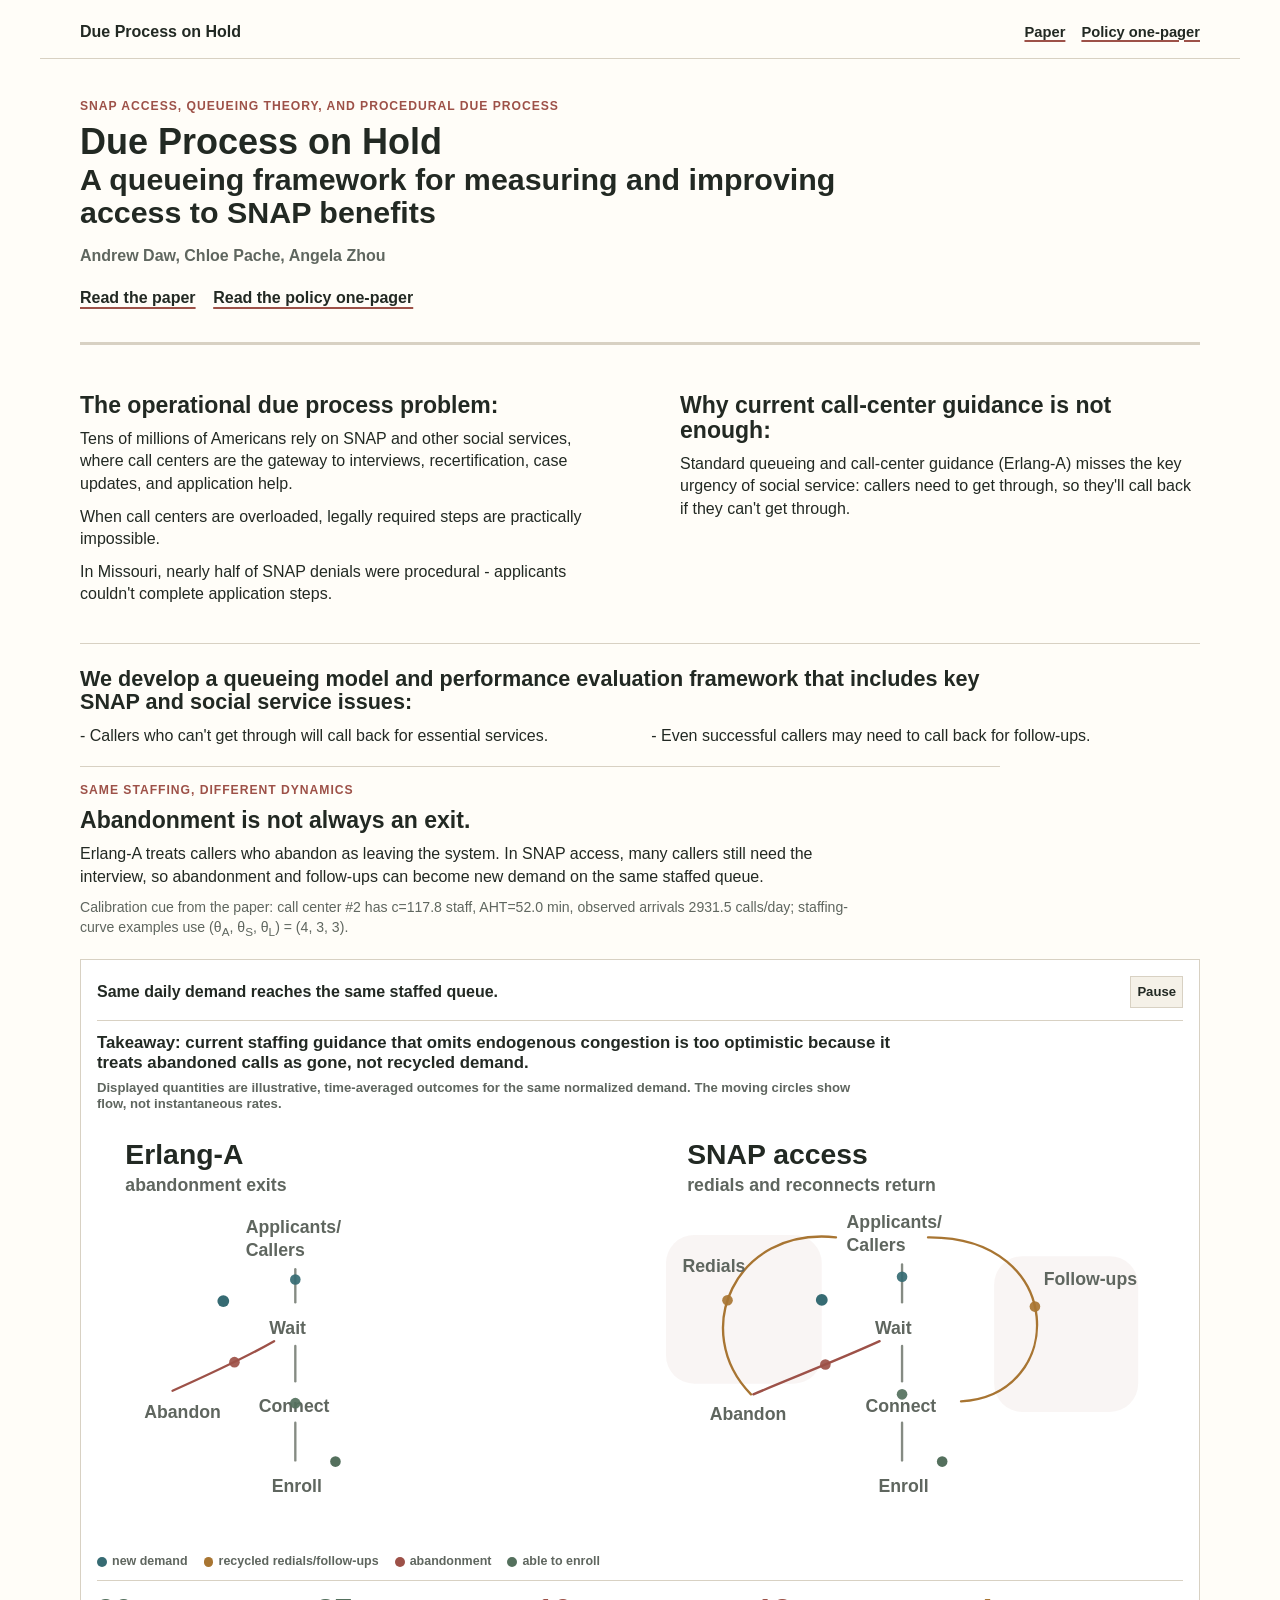
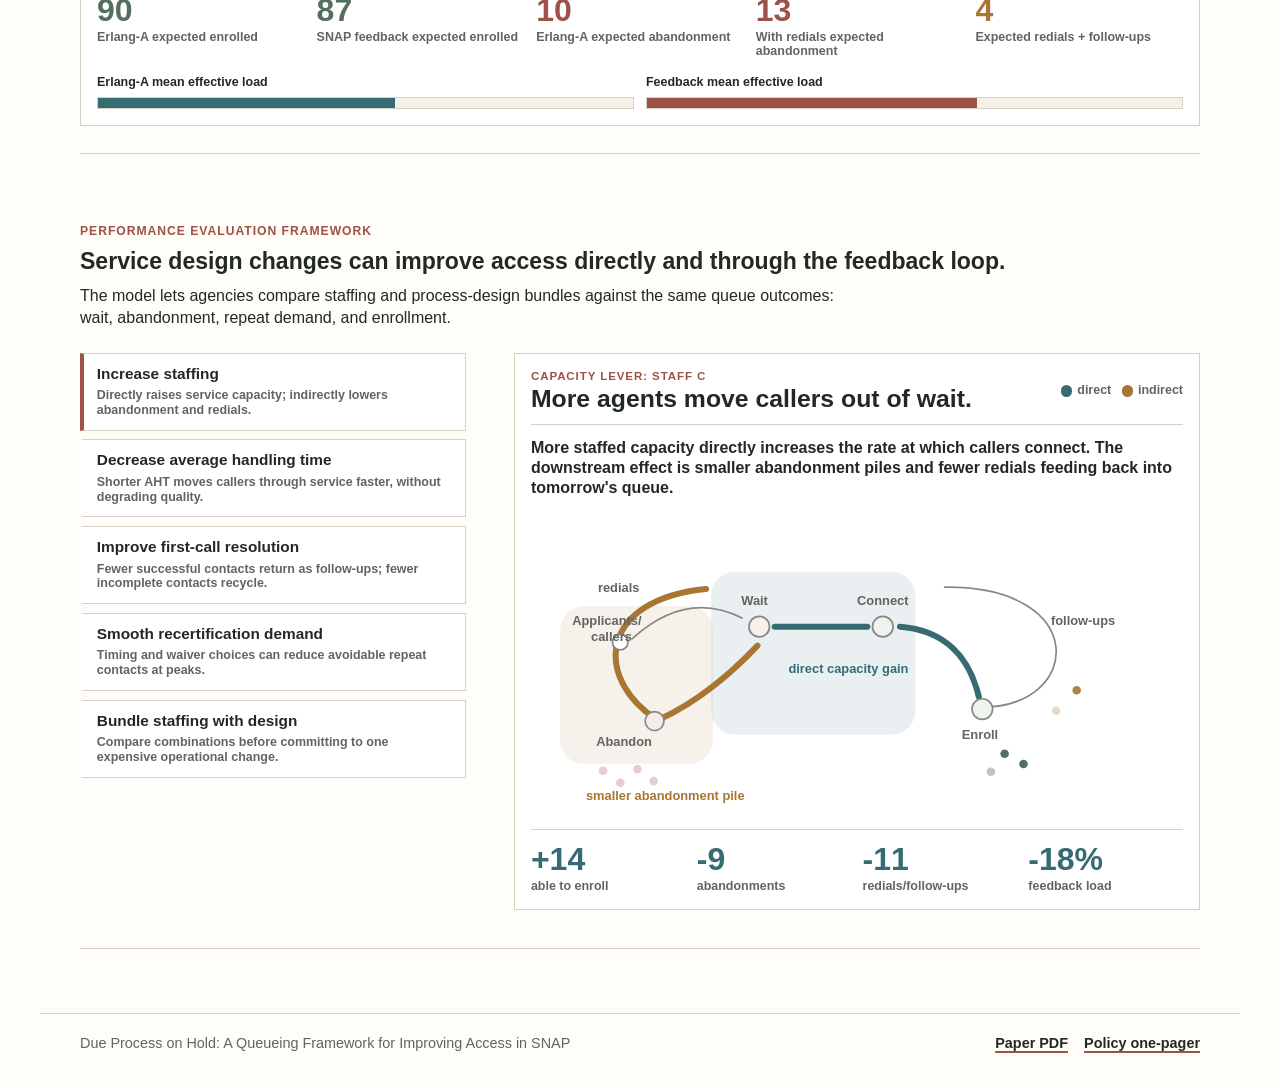
==== commit e4a98ddd: "Clarify congestion metrics" ====
--- a/docs/index.html
+++ b/docs/index.html
@@ -8,8 +8,8 @@
       name="description"
       content="Landing page for Due Process on Hold: A Queueing Framework for Improving Access in SNAP."
     >
-    <link rel="stylesheet" href="styles.css?v=20260516-8">
-    <script src="animation.js?v=20260518-1" defer></script>
+    <link rel="stylesheet" href="styles.css?v=20260518-2">
+    <script src="animation.js?v=20260518-2" defer></script>
   </head>
   <body>
     <a class="skip-link" href="#main">Skip to content</a>
@@ -85,6 +85,9 @@
           </div>
           <p class="demo-takeaway">
             Takeaway: current staffing guidance that omits endogenous congestion is too optimistic because it treats abandoned calls as gone, not recycled demand.
+          </p>
+          <p class="demo-measure-note">
+            Displayed quantities are illustrative, time-averaged outcomes for the same normalized demand. The moving circles show flow, not instantaneous rates.
           </p>
 
           <svg class="queue-animation" viewBox="0 0 920 360" role="img" aria-labelledby="animation-title animation-desc">
@@ -209,33 +212,33 @@
           <div class="demo-metrics" aria-live="polite">
             <div class="metric-enroll">
               <strong data-erlang-enroll>92</strong>
-              <span>Erlang-A able to enroll</span>
+              <span>Erlang-A expected enrolled</span>
             </div>
             <div class="metric-enroll">
               <strong data-feedback-enroll>92</strong>
-              <span>SNAP access able to enroll</span>
+              <span>SNAP feedback expected enrolled</span>
             </div>
             <div>
               <strong data-erlang-abandon>8</strong>
-              <span>Erlang-A total abandonment</span>
+              <span>Erlang-A expected abandonment</span>
             </div>
             <div class="metric-abandon">
               <strong data-feedback-abandon>8</strong>
-              <span>With redials total abandonment</span>
+              <span>With redials expected abandonment</span>
             </div>
             <div class="metric-return">
               <strong data-feedback-return>0</strong>
-              <span>Redials + reconnects</span>
+              <span>Expected redials + follow-ups</span>
             </div>
           </div>
 
           <div class="load-bars">
             <div>
-              <span>Erlang-A effective load</span>
+              <span>Erlang-A mean effective load</span>
               <div class="load-track"><i data-erlang-load style="width: 100%"></i></div>
             </div>
             <div>
-              <span>Feedback effective load</span>
+              <span>Feedback mean effective load</span>
               <div class="load-track"><i data-feedback-load style="width: 100%"></i></div>
             </div>
           </div>
--- a/docs/styles.css
+++ b/docs/styles.css
@@ -299,6 +299,15 @@
   line-height: 1.18;
 }
 
+.demo-measure-note {
+  max-width: 760px;
+  margin-top: 0.45rem;
+  color: var(--muted);
+  font-size: 0.82rem;
+  font-weight: 800;
+  line-height: 1.25;
+}
+
 .queue-animation {
   display: block;
   width: 100%;
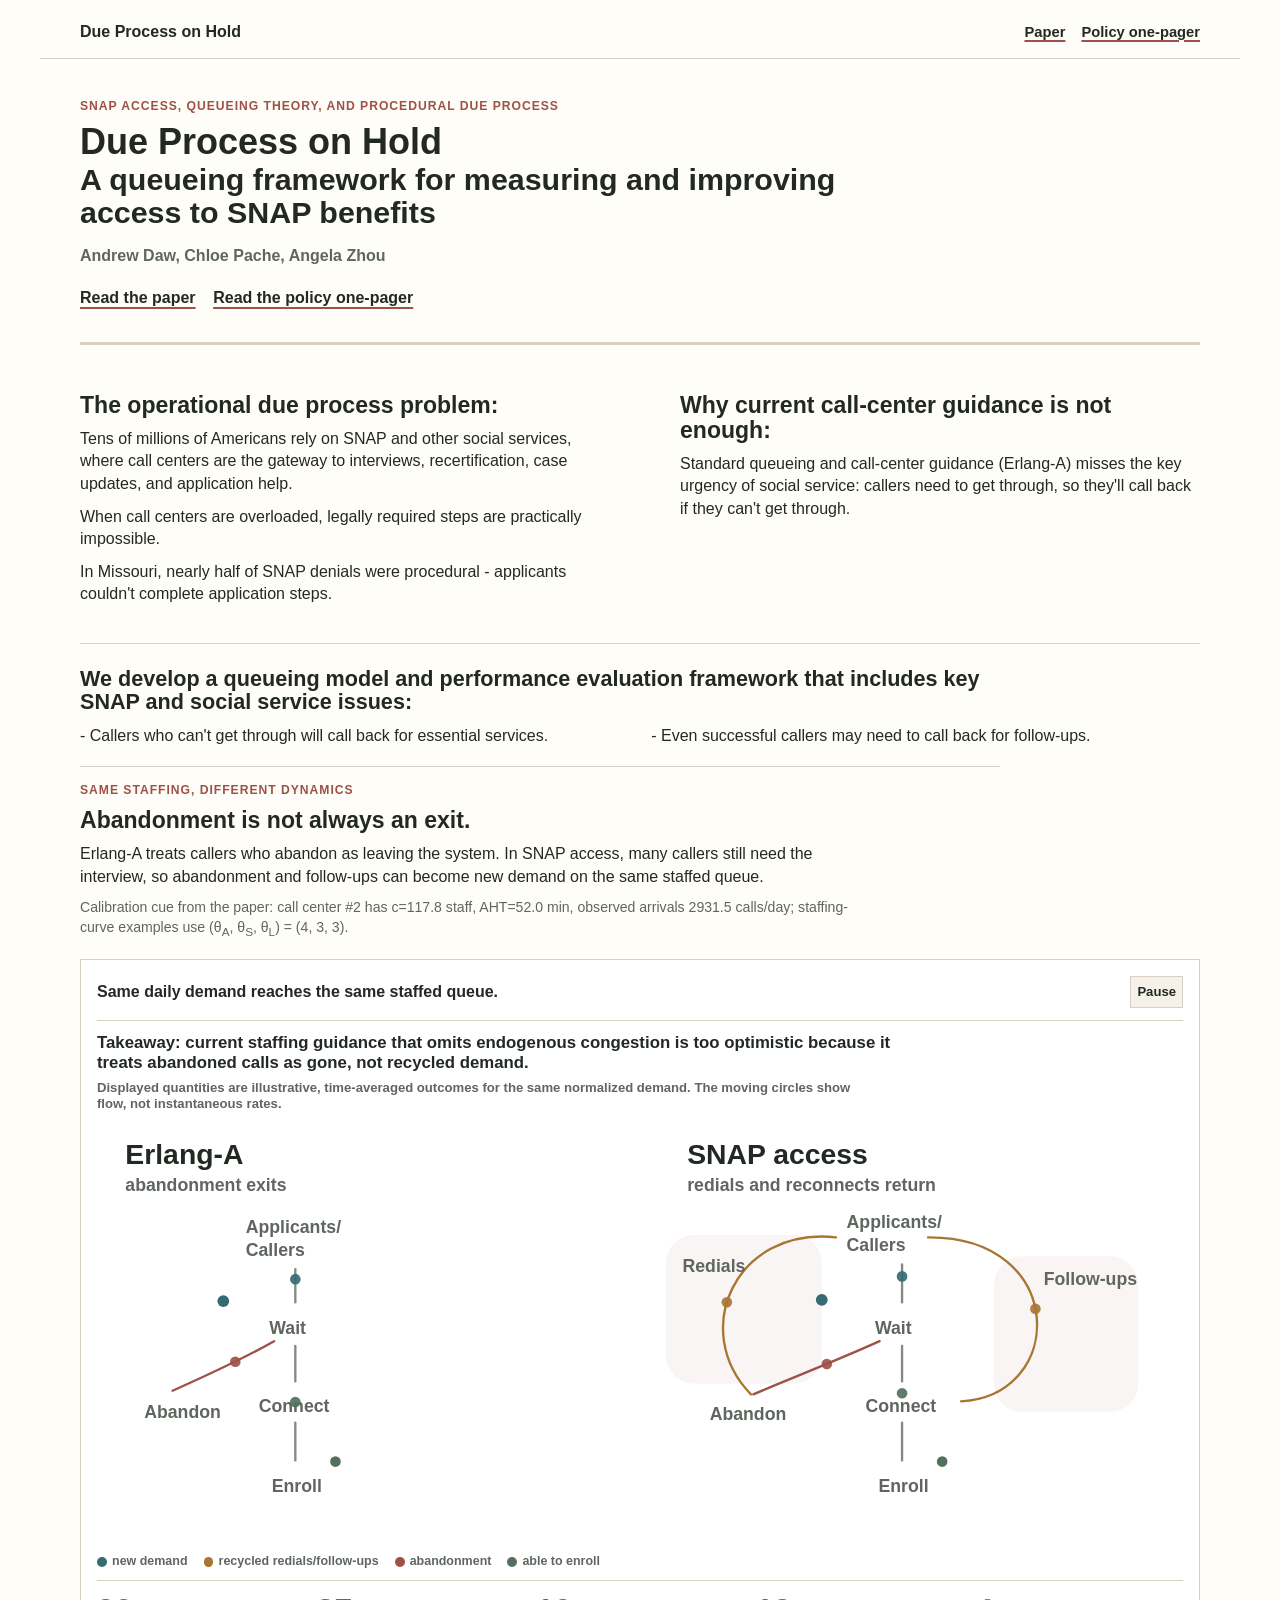
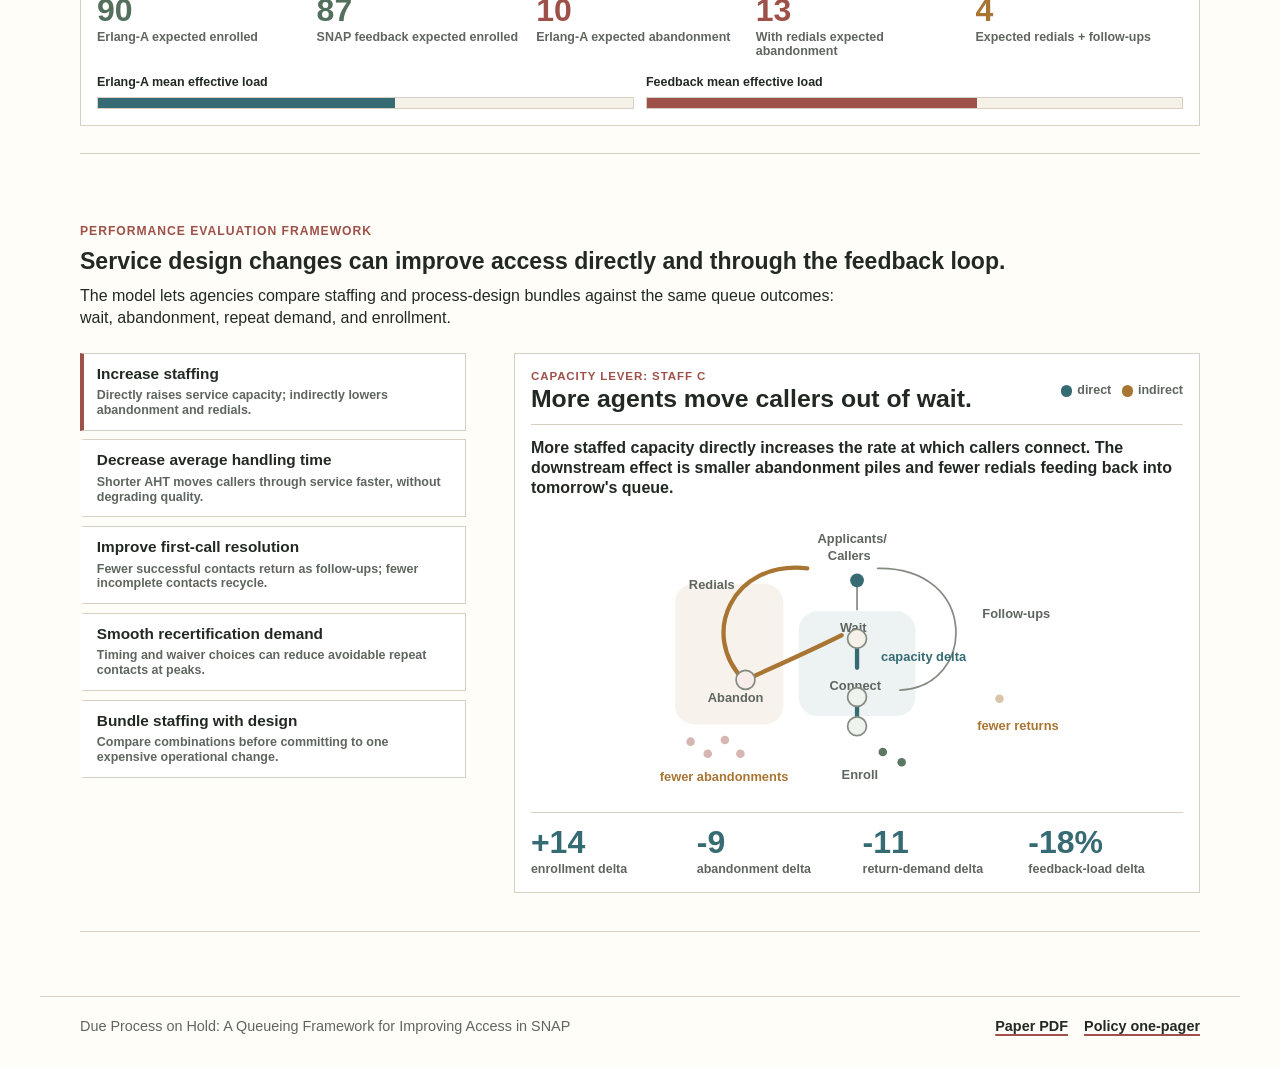
==== commit 2f05d3ee: "Align intervention diagram with queue flow" ====
--- a/docs/index.html
+++ b/docs/index.html
@@ -8,7 +8,7 @@
       name="description"
       content="Landing page for Due Process on Hold: A Queueing Framework for Improving Access in SNAP."
     >
-    <link rel="stylesheet" href="styles.css?v=20260518-2">
+    <link rel="stylesheet" href="styles.css?v=20260518-3">
     <script src="animation.js?v=20260518-2" defer></script>
   </head>
   <body>
@@ -294,91 +294,94 @@
               More staffed capacity directly increases the rate at which callers connect. The downstream effect is smaller abandonment piles and fewer redials feeding back into tomorrow's queue.
             </p>
 
-            <svg class="evaluation-figure" viewBox="0 0 760 360" role="img" aria-labelledby="evaluation-figure-title evaluation-figure-desc">
+            <svg class="evaluation-figure" viewBox="0 0 760 340" role="img" aria-labelledby="evaluation-figure-title evaluation-figure-desc">
               <title id="evaluation-figure-title">Service-design intervention effects on the access queue</title>
-              <desc id="evaluation-figure-desc">Selecting an intervention highlights direct queue effects and indirect feedback effects such as reduced redials and follow-ups.</desc>
+              <desc id="evaluation-figure-desc">Selecting an intervention keeps the same access-queue structure and highlights only the direct and indirect deltas.</desc>
               <g class="eval-backdrops">
-                <rect class="eval-zone eval-zone-direct" data-effects="staffing aht bundle" x="210" y="72" width="238" height="190" rx="28"></rect>
-                <rect class="eval-zone eval-zone-indirect" data-effects="staffing aht resolution recertification bundle" x="34" y="112" width="178" height="184" rx="28"></rect>
-                <rect class="eval-zone eval-zone-indirect" data-effects="resolution recertification bundle" x="500" y="76" width="202" height="188" rx="28"></rect>
+                <rect class="eval-zone eval-zone-direct" data-effects="staffing aht bundle" x="312" y="118" width="136" height="122" rx="22"></rect>
+                <rect class="eval-zone eval-zone-direct" data-effects="resolution bundle" x="340" y="218" width="142" height="90" rx="22"></rect>
+                <rect class="eval-zone eval-zone-direct" data-effects="recertification bundle" x="286" y="54" width="188" height="64" rx="22"></rect>
+                <rect class="eval-zone eval-zone-indirect" data-effects="staffing aht recertification bundle" x="168" y="86" width="126" height="164" rx="22"></rect>
+                <rect class="eval-zone eval-zone-indirect" data-effects="resolution recertification bundle" x="488" y="92" width="142" height="136" rx="22"></rect>
               </g>
 
               <g class="eval-flow">
-                <path class="eval-path baseline" d="M118 150 C160 112 203 104 246 126"></path>
-                <path class="eval-path baseline" d="M284 136 H392"></path>
-                <path class="eval-path baseline" d="M430 136 C482 140 511 171 522 218"></path>
-                <path class="eval-path baseline" d="M264 158 C227 197 191 225 150 244"></path>
-                <path class="eval-path baseline" d="M146 244 C72 195 80 104 204 92"></path>
-                <path class="eval-path baseline" d="M524 230 C644 230 652 88 482 90"></path>
-
-                <path class="eval-path effect-line effect-direct" data-effects="staffing aht bundle" d="M284 136 H392"></path>
-                <path class="eval-path effect-line effect-direct" data-effects="staffing aht bundle" d="M430 136 C482 140 511 171 522 218"></path>
-                <path class="eval-path effect-line effect-direct" data-effects="resolution bundle" d="M430 136 C482 140 511 171 522 218"></path>
-                <path class="eval-path effect-line effect-direct" data-effects="recertification bundle" d="M118 150 C160 112 203 104 246 126"></path>
-
-                <path class="eval-path effect-line effect-indirect" data-effects="staffing aht resolution recertification bundle" d="M264 158 C227 197 191 225 150 244"></path>
-                <path class="eval-path effect-line effect-indirect" data-effects="staffing aht recertification bundle" d="M146 244 C72 195 80 104 204 92"></path>
-                <path class="eval-path effect-line effect-indirect" data-effects="resolution recertification bundle" d="M524 230 C644 230 652 88 482 90"></path>
+                <path class="eval-path baseline" d="M380 82 V116"></path>
+                <path class="eval-path baseline" d="M380 150 V184"></path>
+                <path class="eval-path baseline" d="M380 218 V252"></path>
+                <path class="eval-path baseline" d="M362 146 C326 164 290 180 250 198"></path>
+                <path class="eval-path baseline" d="M248 198 C196 146 234 58 322 68"></path>
+                <path class="eval-path baseline" d="M430 210 C520 206 522 66 404 68"></path>
+
+                <path class="eval-path effect-line effect-direct" data-effects="staffing aht bundle" d="M380 150 V184"></path>
+                <path class="eval-path effect-line effect-direct" data-effects="staffing aht bundle" d="M380 218 V252"></path>
+                <path class="eval-path effect-line effect-direct" data-effects="resolution bundle" d="M380 218 V252"></path>
+                <path class="eval-path effect-line effect-direct" data-effects="recertification bundle" d="M304 74 C334 63 358 62 380 82"></path>
+
+                <path class="eval-path effect-line effect-indirect" data-effects="staffing aht resolution recertification bundle" d="M362 146 C326 164 290 180 250 198"></path>
+                <path class="eval-path effect-line effect-indirect" data-effects="staffing aht recertification bundle" d="M248 198 C196 146 234 58 322 68"></path>
+                <path class="eval-path effect-line effect-indirect" data-effects="resolution recertification bundle" d="M430 210 C520 206 522 66 404 68"></path>
               </g>
 
               <g class="eval-nodes">
-                <circle class="node-dot" cx="104" cy="154" r="9"></circle>
-                <text x="48" y="134">Applicants/</text>
-                <text x="70" y="153">callers</text>
-
-                <circle class="node-dot wait-node" cx="266" cy="136" r="12"></circle>
-                <text x="245" y="111">Wait</text>
-
-                <circle class="node-dot connect-node" cx="410" cy="136" r="12"></circle>
-                <text x="380" y="111">Connect</text>
-
-                <circle class="node-dot enroll-node" cx="526" cy="232" r="12"></circle>
-                <text x="502" y="267">Enroll</text>
-
-                <circle class="node-dot abandon-node" cx="144" cy="246" r="11"></circle>
-                <text x="76" y="275">Abandon</text>
-
-                <text x="78" y="95">redials</text>
-                <text x="606" y="134">follow-ups</text>
+                <text x="334" y="38">Applicants/</text>
+                <text x="346" y="58">Callers</text>
+                <circle class="node-dot demand-node" cx="380" cy="82" r="8"></circle>
+
+                <text x="360" y="142">Wait</text>
+                <circle class="node-dot wait-node" cx="380" cy="150" r="11"></circle>
+
+                <text x="348" y="210">Connect</text>
+                <circle class="node-dot connect-node" cx="380" cy="218" r="11"></circle>
+
+                <text x="362" y="314">Enroll</text>
+                <circle class="node-dot enroll-node" cx="380" cy="252" r="11"></circle>
+
+                <text x="206" y="224">Abandon</text>
+                <circle class="node-dot abandon-node" cx="250" cy="198" r="11"></circle>
+
+                <text x="184" y="92">Redials</text>
+                <text x="526" y="126">Follow-ups</text>
               </g>
 
               <g class="eval-piles">
-                <circle class="abandon-piece" data-effects="staffing aht recertification bundle" cx="84" cy="306" r="5"></circle>
-                <circle class="abandon-piece" data-effects="staffing aht resolution bundle" cx="104" cy="320" r="5"></circle>
-                <circle class="abandon-piece" data-effects="staffing aht recertification bundle" cx="124" cy="304" r="5"></circle>
-                <circle class="abandon-piece" data-effects="staffing aht resolution recertification bundle" cx="143" cy="318" r="5"></circle>
-                <circle class="return-piece" data-effects="staffing aht resolution recertification bundle" cx="612" cy="236" r="5"></circle>
-                <circle class="return-piece" data-effects="resolution recertification bundle" cx="636" cy="210" r="5"></circle>
-                <circle class="enroll-piece" data-effects="staffing aht resolution bundle" cx="552" cy="288" r="5"></circle>
-                <circle class="enroll-piece" data-effects="staffing aht bundle" cx="574" cy="300" r="5"></circle>
-                <circle class="enroll-piece" data-effects="resolution bundle" cx="536" cy="305" r="5"></circle>
+                <circle class="abandon-piece" data-effects="staffing aht recertification bundle" cx="186" cy="272" r="5"></circle>
+                <circle class="abandon-piece" data-effects="staffing aht resolution bundle" cx="206" cy="286" r="5"></circle>
+                <circle class="abandon-piece" data-effects="staffing aht recertification bundle" cx="226" cy="270" r="5"></circle>
+                <circle class="abandon-piece" data-effects="staffing aht resolution recertification bundle" cx="244" cy="286" r="5"></circle>
+                <circle class="return-piece" data-effects="staffing aht resolution recertification bundle" cx="546" cy="222" r="5"></circle>
+                <circle class="return-piece" data-effects="resolution recertification bundle" cx="570" cy="204" r="5"></circle>
+                <circle class="return-piece" data-effects="resolution bundle" cx="594" cy="222" r="5"></circle>
+                <circle class="enroll-piece" data-effects="staffing aht resolution bundle" cx="410" cy="286" r="5"></circle>
+                <circle class="enroll-piece" data-effects="staffing aht bundle" cx="432" cy="298" r="5"></circle>
+                <circle class="enroll-piece" data-effects="resolution bundle" cx="392" cy="300" r="5"></circle>
               </g>
 
               <g class="eval-callouts">
-                <text class="callout direct-callout" data-effects="staffing aht bundle" x="300" y="190">direct capacity gain</text>
-                <text class="callout direct-callout" data-effects="resolution bundle" x="404" y="190">more completions</text>
-                <text class="callout direct-callout" data-effects="recertification bundle" x="120" y="64">lower peak demand</text>
-                <text class="callout indirect-callout" data-effects="staffing aht resolution recertification bundle" x="64" y="338">smaller abandonment pile</text>
-                <text class="callout indirect-callout" data-effects="resolution recertification bundle" x="554" y="58">less return demand</text>
+                <text class="callout direct-callout" data-effects="staffing aht bundle" x="408" y="176">capacity delta</text>
+                <text class="callout direct-callout" data-effects="resolution bundle" x="408" y="270">completion delta</text>
+                <text class="callout direct-callout" data-effects="recertification bundle" x="204" y="52">arrival-pressure delta</text>
+                <text class="callout indirect-callout" data-effects="staffing aht resolution recertification bundle" x="150" y="316">fewer abandonments</text>
+                <text class="callout indirect-callout" data-effects="staffing aht resolution recertification bundle" x="520" y="256">fewer returns</text>
               </g>
             </svg>
 
             <div class="evaluation-metrics" aria-live="polite">
               <div>
                 <strong data-eval-enroll>+14</strong>
-                <span>able to enroll</span>
+                <span>enrollment delta</span>
               </div>
               <div>
                 <strong data-eval-abandon>-9</strong>
-                <span>abandonments</span>
+                <span>abandonment delta</span>
               </div>
               <div>
                 <strong data-eval-recycle>-11</strong>
-                <span>redials/follow-ups</span>
+                <span>return-demand delta</span>
               </div>
               <div>
                 <strong data-eval-load>-18%</strong>
-                <span>feedback load</span>
+                <span>feedback-load delta</span>
               </div>
             </div>
           </div>
--- a/docs/styles.css
+++ b/docs/styles.css
@@ -699,7 +699,7 @@
 
 .effect-line {
   opacity: 0;
-  stroke-width: 7;
+  stroke-width: 5;
   transition: opacity 220ms ease;
 }
 
@@ -719,6 +719,11 @@
   stroke-width: 2;
 }
 
+.demand-node {
+  fill: var(--blue);
+  stroke: none;
+}
+
 .wait-node {
   fill: var(--wash);
 }
@@ -745,13 +750,9 @@
 }
 
 .abandon-piece,
-.return-piece {
-  opacity: 0.9;
-  transition: opacity 220ms ease, transform 220ms ease;
-}
-
+.return-piece,
 .enroll-piece {
-  opacity: 0.4;
+  opacity: 0;
   transition: opacity 220ms ease, transform 220ms ease;
 }
 
@@ -769,7 +770,7 @@
 }
 
 .eval-zone.is-active {
-  opacity: 0.1;
+  opacity: 0.09;
 }
 
 .effect-line.is-active,
@@ -779,12 +780,12 @@
 
 .abandon-piece.is-active,
 .return-piece.is-active {
-  opacity: 0.28;
+  opacity: 0.42;
   transform: translateY(-2px);
 }
 
 .enroll-piece.is-active {
-  opacity: 1;
+  opacity: 0.95;
   transform: translateY(-4px);
 }
 
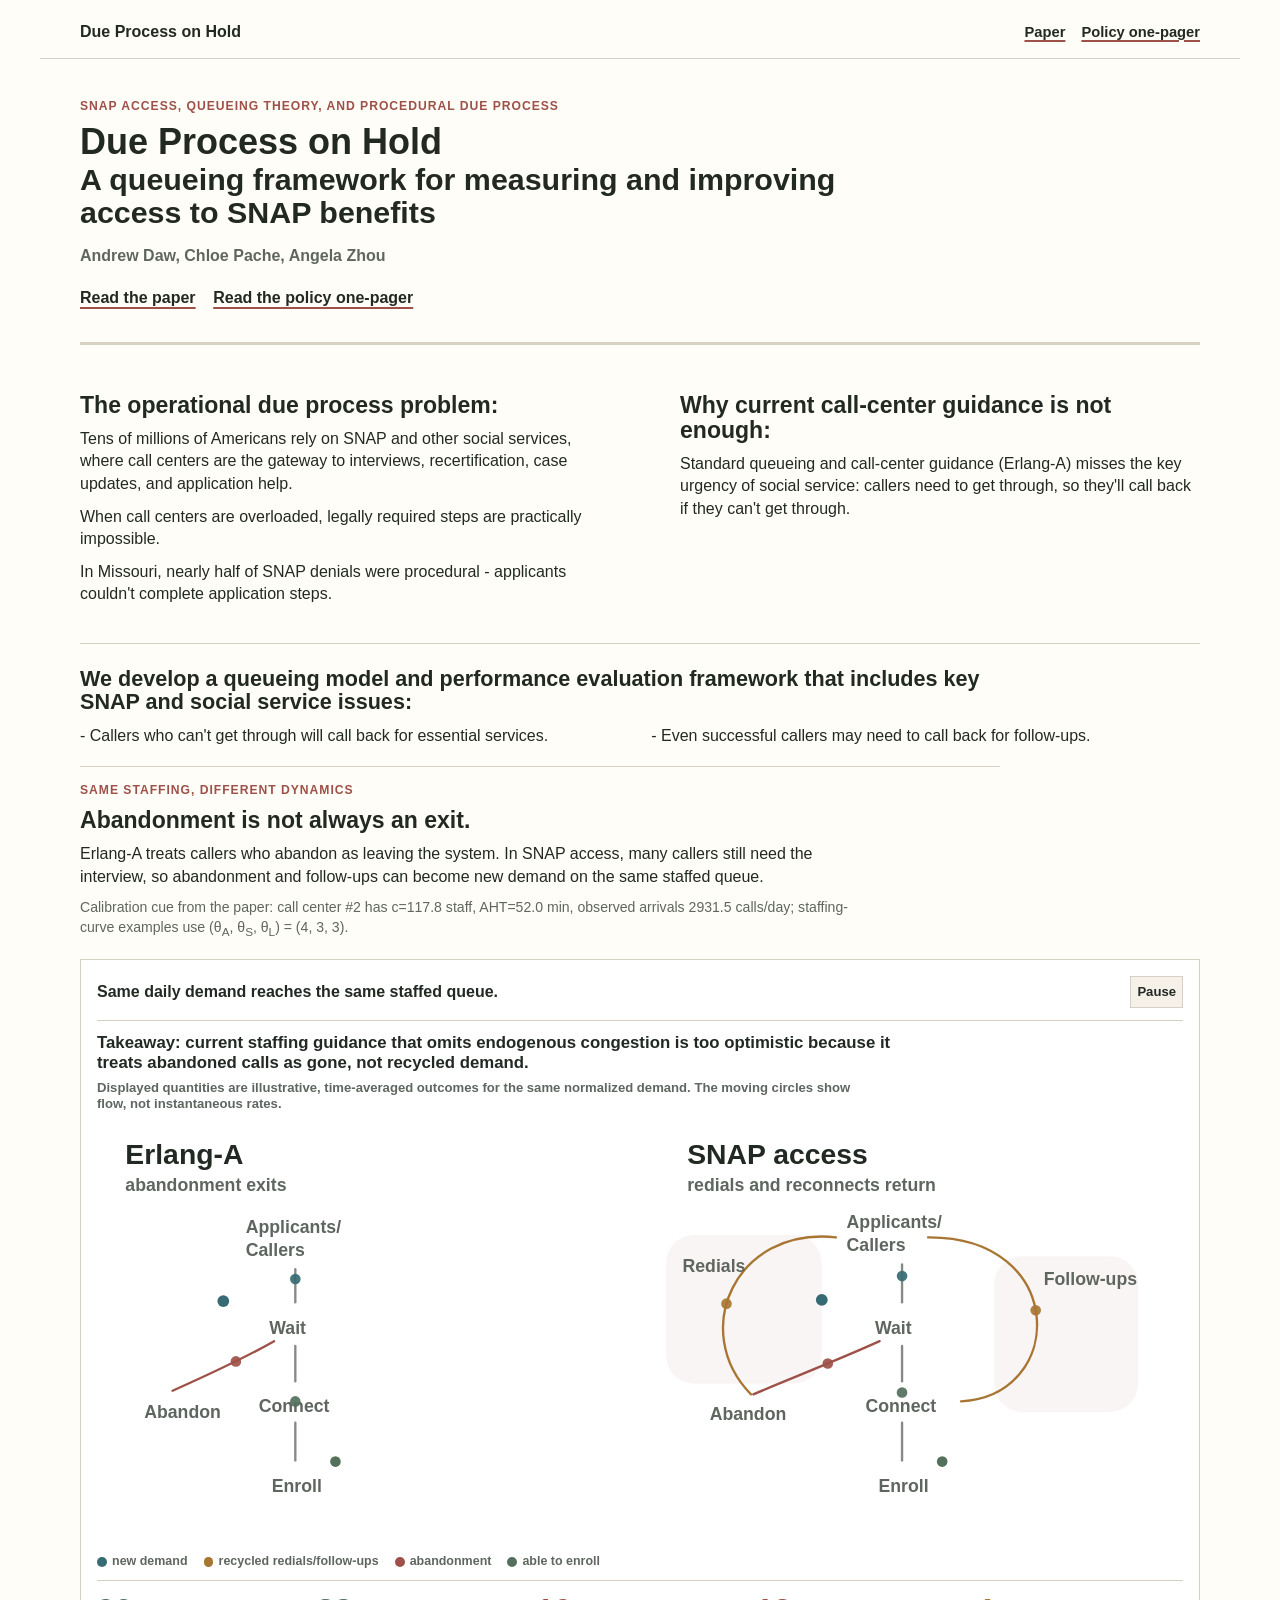
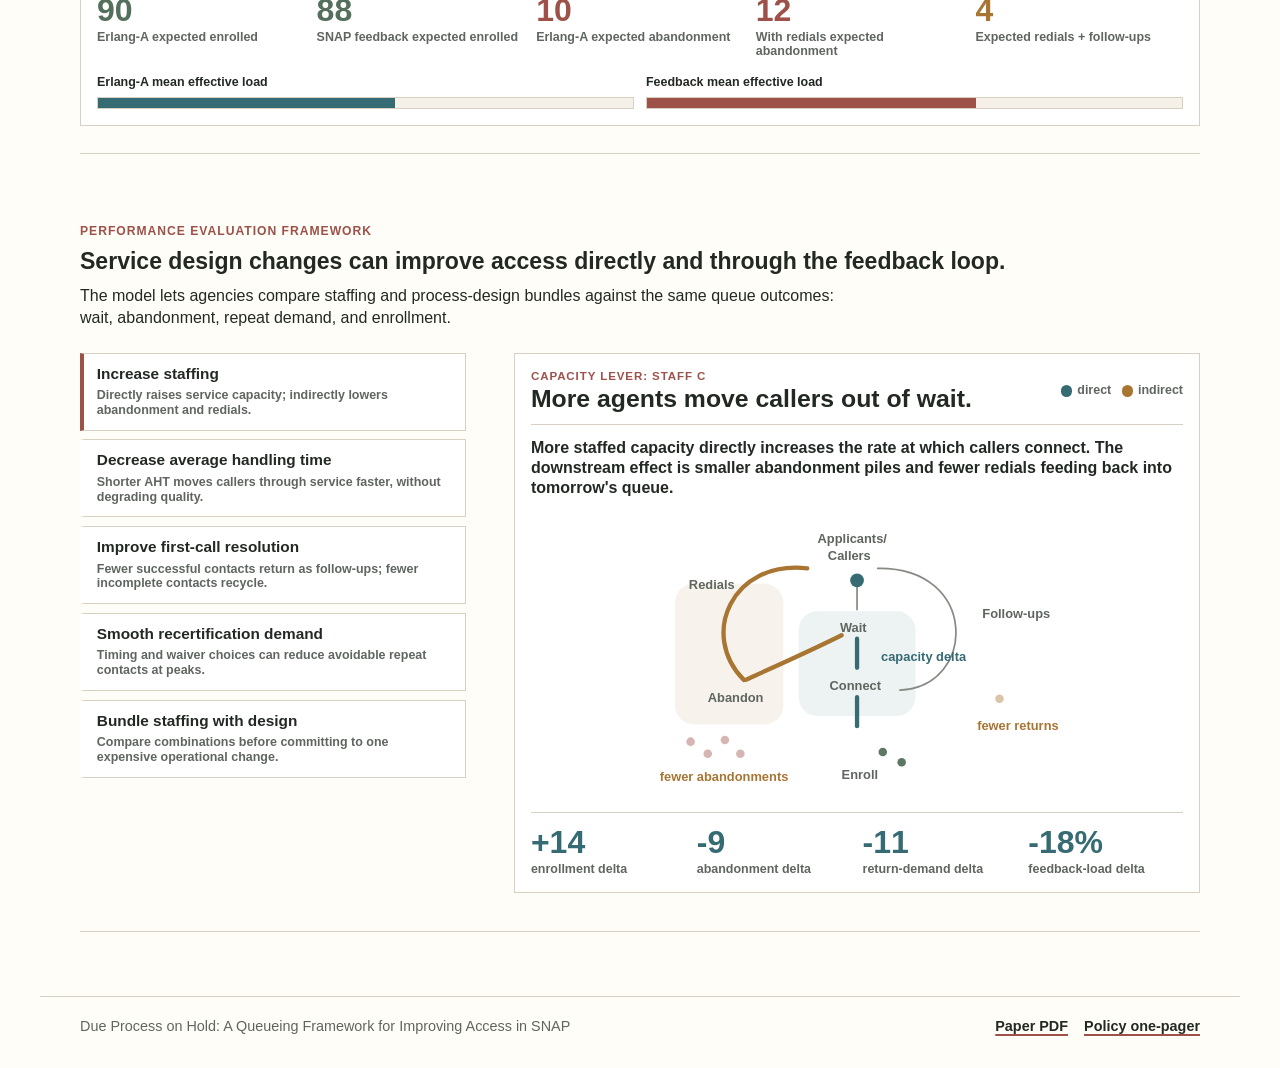
==== commit 2f7cd978: "Remove intervention node markers" ====
--- a/docs/index.html
+++ b/docs/index.html
@@ -8,7 +8,7 @@
       name="description"
       content="Landing page for Due Process on Hold: A Queueing Framework for Improving Access in SNAP."
     >
-    <link rel="stylesheet" href="styles.css?v=20260518-3">
+    <link rel="stylesheet" href="styles.css?v=20260518-4">
     <script src="animation.js?v=20260518-2" defer></script>
   </head>
   <body>
@@ -326,19 +326,15 @@
               <g class="eval-nodes">
                 <text x="334" y="38">Applicants/</text>
                 <text x="346" y="58">Callers</text>
-                <circle class="node-dot demand-node" cx="380" cy="82" r="8"></circle>
+                <circle class="demand-node" cx="380" cy="82" r="8"></circle>
 
                 <text x="360" y="142">Wait</text>
-                <circle class="node-dot wait-node" cx="380" cy="150" r="11"></circle>
 
                 <text x="348" y="210">Connect</text>
-                <circle class="node-dot connect-node" cx="380" cy="218" r="11"></circle>
 
                 <text x="362" y="314">Enroll</text>
-                <circle class="node-dot enroll-node" cx="380" cy="252" r="11"></circle>
 
                 <text x="206" y="224">Abandon</text>
-                <circle class="node-dot abandon-node" cx="250" cy="198" r="11"></circle>
 
                 <text x="184" y="92">Redials</text>
                 <text x="526" y="126">Follow-ups</text>
--- a/docs/styles.css
+++ b/docs/styles.css
@@ -713,28 +713,8 @@
   stroke: var(--gold);
 }
 
-.node-dot {
-  fill: var(--surface);
-  stroke: var(--quiet);
-  stroke-width: 2;
-}
-
 .demand-node {
   fill: var(--blue);
-  stroke: none;
-}
-
-.wait-node {
-  fill: var(--wash);
-}
-
-.connect-node,
-.enroll-node {
-  fill: #eef3ee;
-}
-
-.abandon-node {
-  fill: #f7ece9;
 }
 
 .abandon-piece {
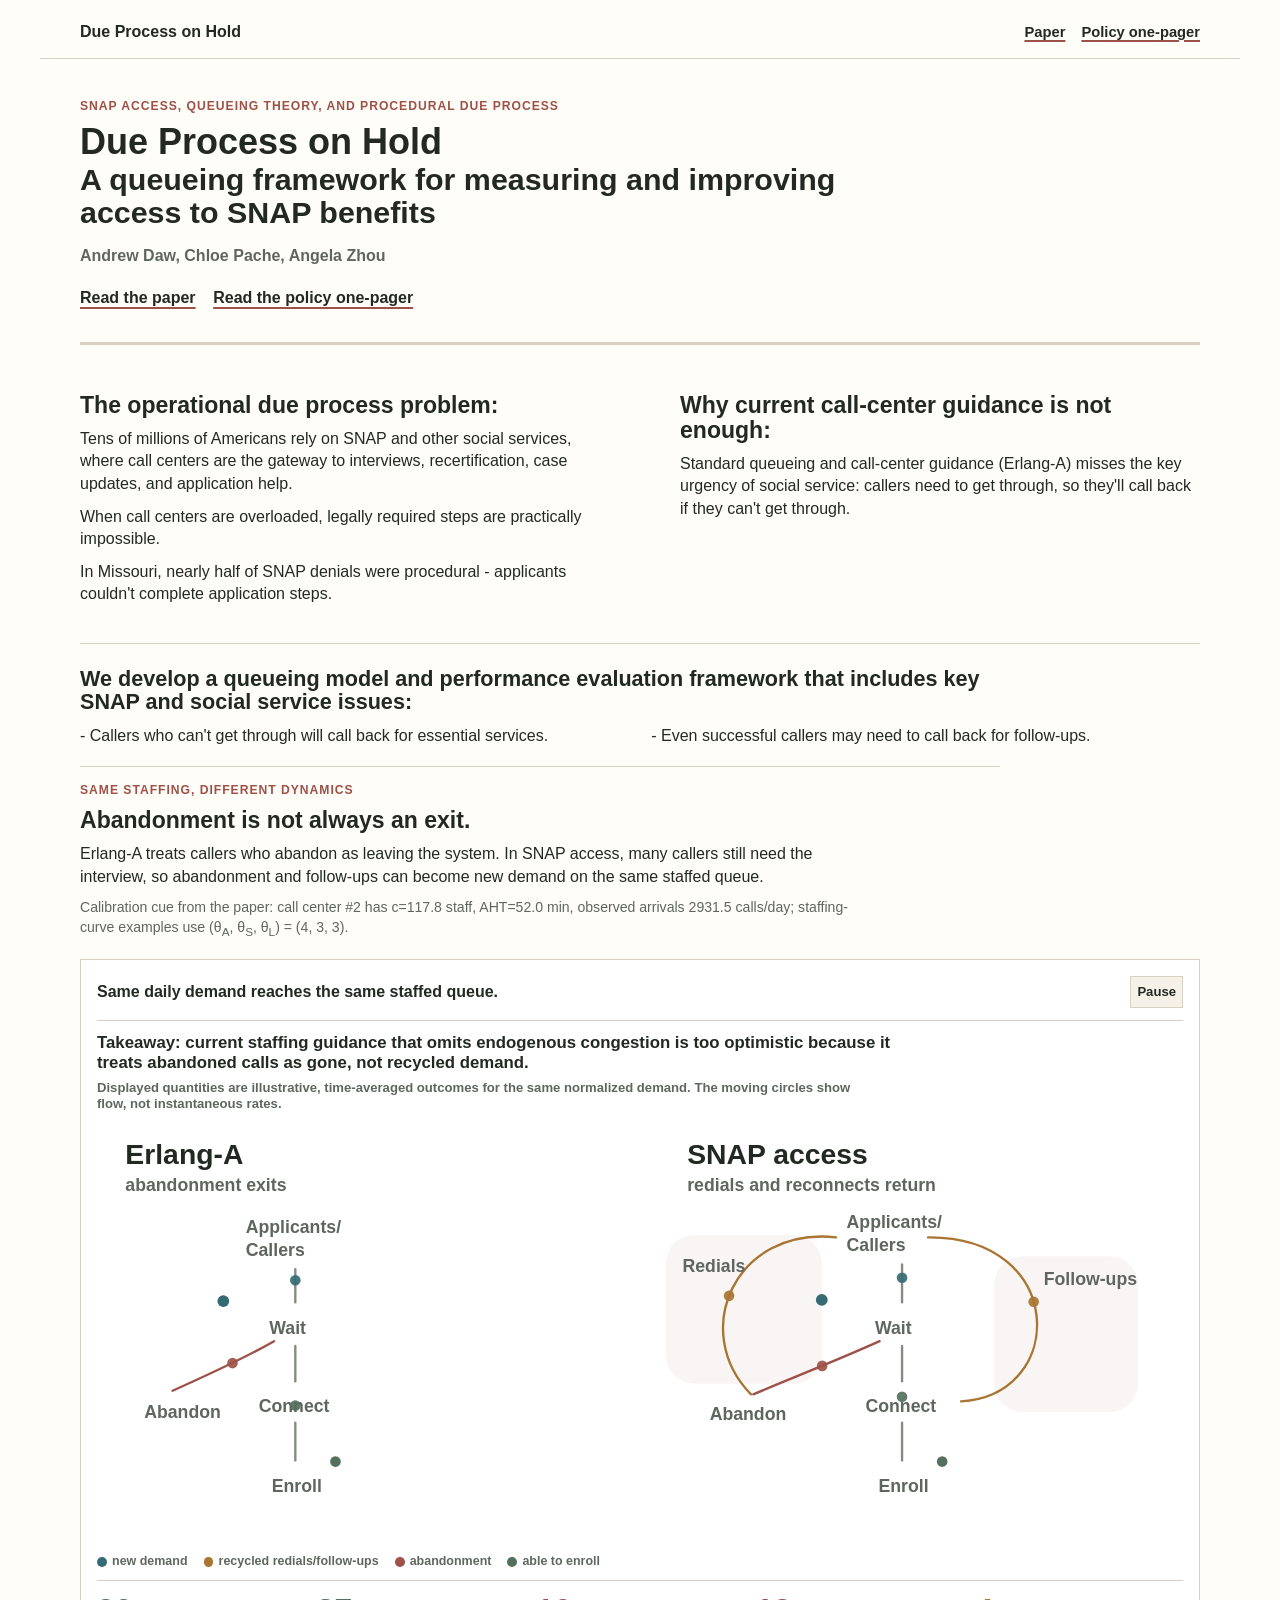
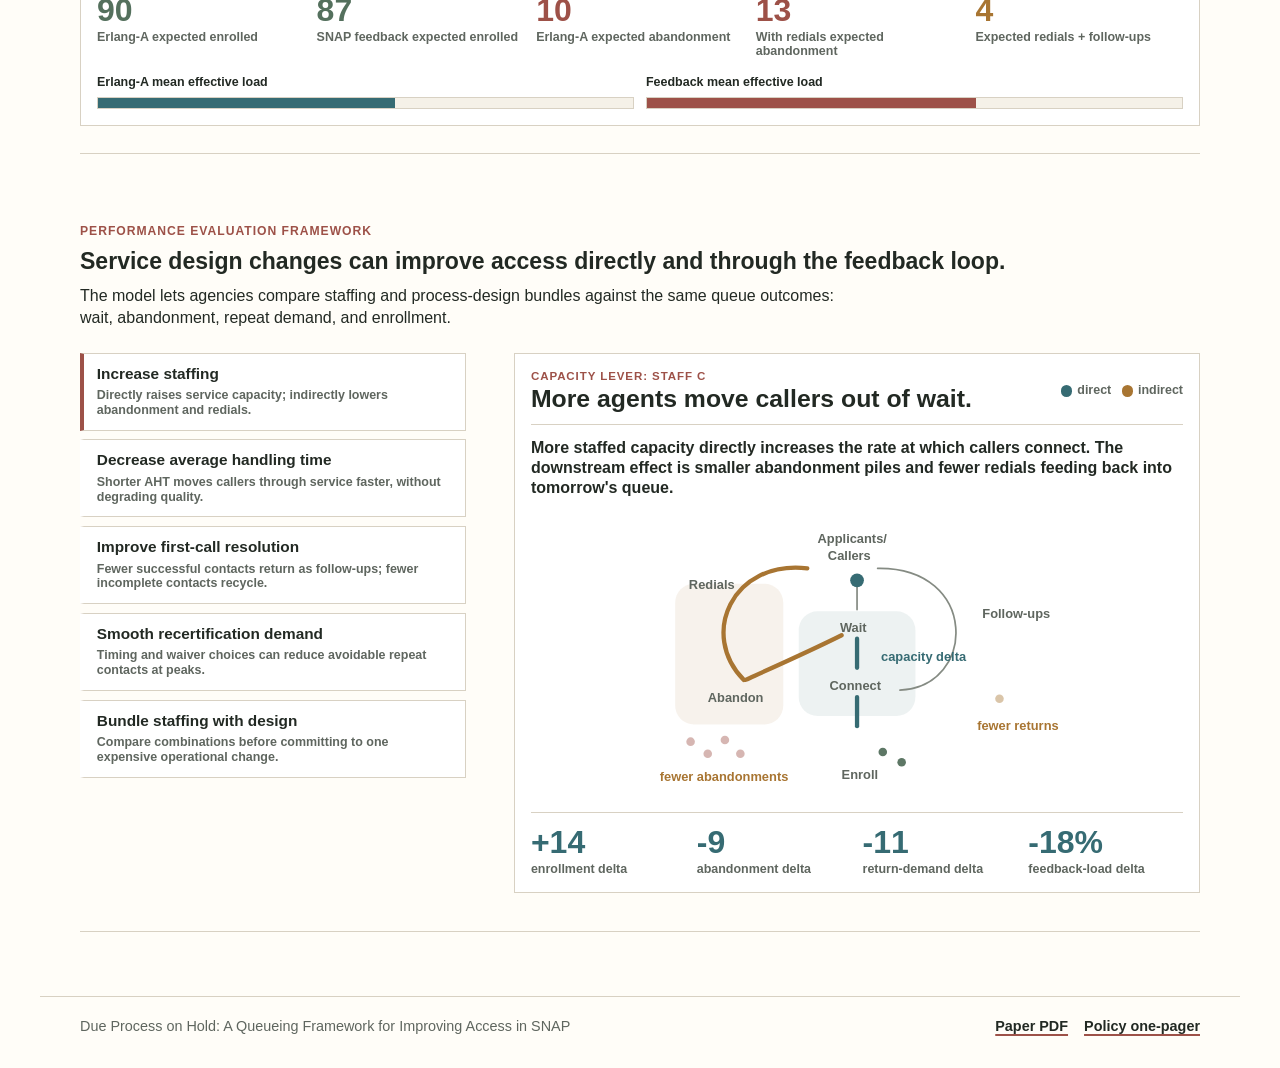
==== commit 11945eb4: "Reduce arrival highlight overlap" ====
--- a/docs/index.html
+++ b/docs/index.html
@@ -300,7 +300,7 @@
               <g class="eval-backdrops">
                 <rect class="eval-zone eval-zone-direct" data-effects="staffing aht bundle" x="312" y="118" width="136" height="122" rx="22"></rect>
                 <rect class="eval-zone eval-zone-direct" data-effects="resolution bundle" x="340" y="218" width="142" height="90" rx="22"></rect>
-                <rect class="eval-zone eval-zone-direct" data-effects="recertification bundle" x="286" y="54" width="188" height="64" rx="22"></rect>
+                <rect class="eval-zone eval-zone-direct" data-effects="recertification bundle" x="342" y="88" width="76" height="44" rx="18"></rect>
                 <rect class="eval-zone eval-zone-indirect" data-effects="staffing aht recertification bundle" x="168" y="86" width="126" height="164" rx="22"></rect>
                 <rect class="eval-zone eval-zone-indirect" data-effects="resolution recertification bundle" x="488" y="92" width="142" height="136" rx="22"></rect>
               </g>
@@ -316,7 +316,7 @@
                 <path class="eval-path effect-line effect-direct" data-effects="staffing aht bundle" d="M380 150 V184"></path>
                 <path class="eval-path effect-line effect-direct" data-effects="staffing aht bundle" d="M380 218 V252"></path>
                 <path class="eval-path effect-line effect-direct" data-effects="resolution bundle" d="M380 218 V252"></path>
-                <path class="eval-path effect-line effect-direct" data-effects="recertification bundle" d="M304 74 C334 63 358 62 380 82"></path>
+                <path class="eval-path effect-line effect-direct" data-effects="recertification bundle" d="M380 88 V116"></path>
 
                 <path class="eval-path effect-line effect-indirect" data-effects="staffing aht resolution recertification bundle" d="M362 146 C326 164 290 180 250 198"></path>
                 <path class="eval-path effect-line effect-indirect" data-effects="staffing aht recertification bundle" d="M248 198 C196 146 234 58 322 68"></path>
@@ -356,7 +356,7 @@
               <g class="eval-callouts">
                 <text class="callout direct-callout" data-effects="staffing aht bundle" x="408" y="176">capacity delta</text>
                 <text class="callout direct-callout" data-effects="resolution bundle" x="408" y="270">completion delta</text>
-                <text class="callout direct-callout" data-effects="recertification bundle" x="204" y="52">arrival-pressure delta</text>
+                <text class="callout direct-callout" data-effects="recertification bundle" x="420" y="112">arrival-pressure delta</text>
                 <text class="callout indirect-callout" data-effects="staffing aht resolution recertification bundle" x="150" y="316">fewer abandonments</text>
                 <text class="callout indirect-callout" data-effects="staffing aht resolution recertification bundle" x="520" y="256">fewer returns</text>
               </g>
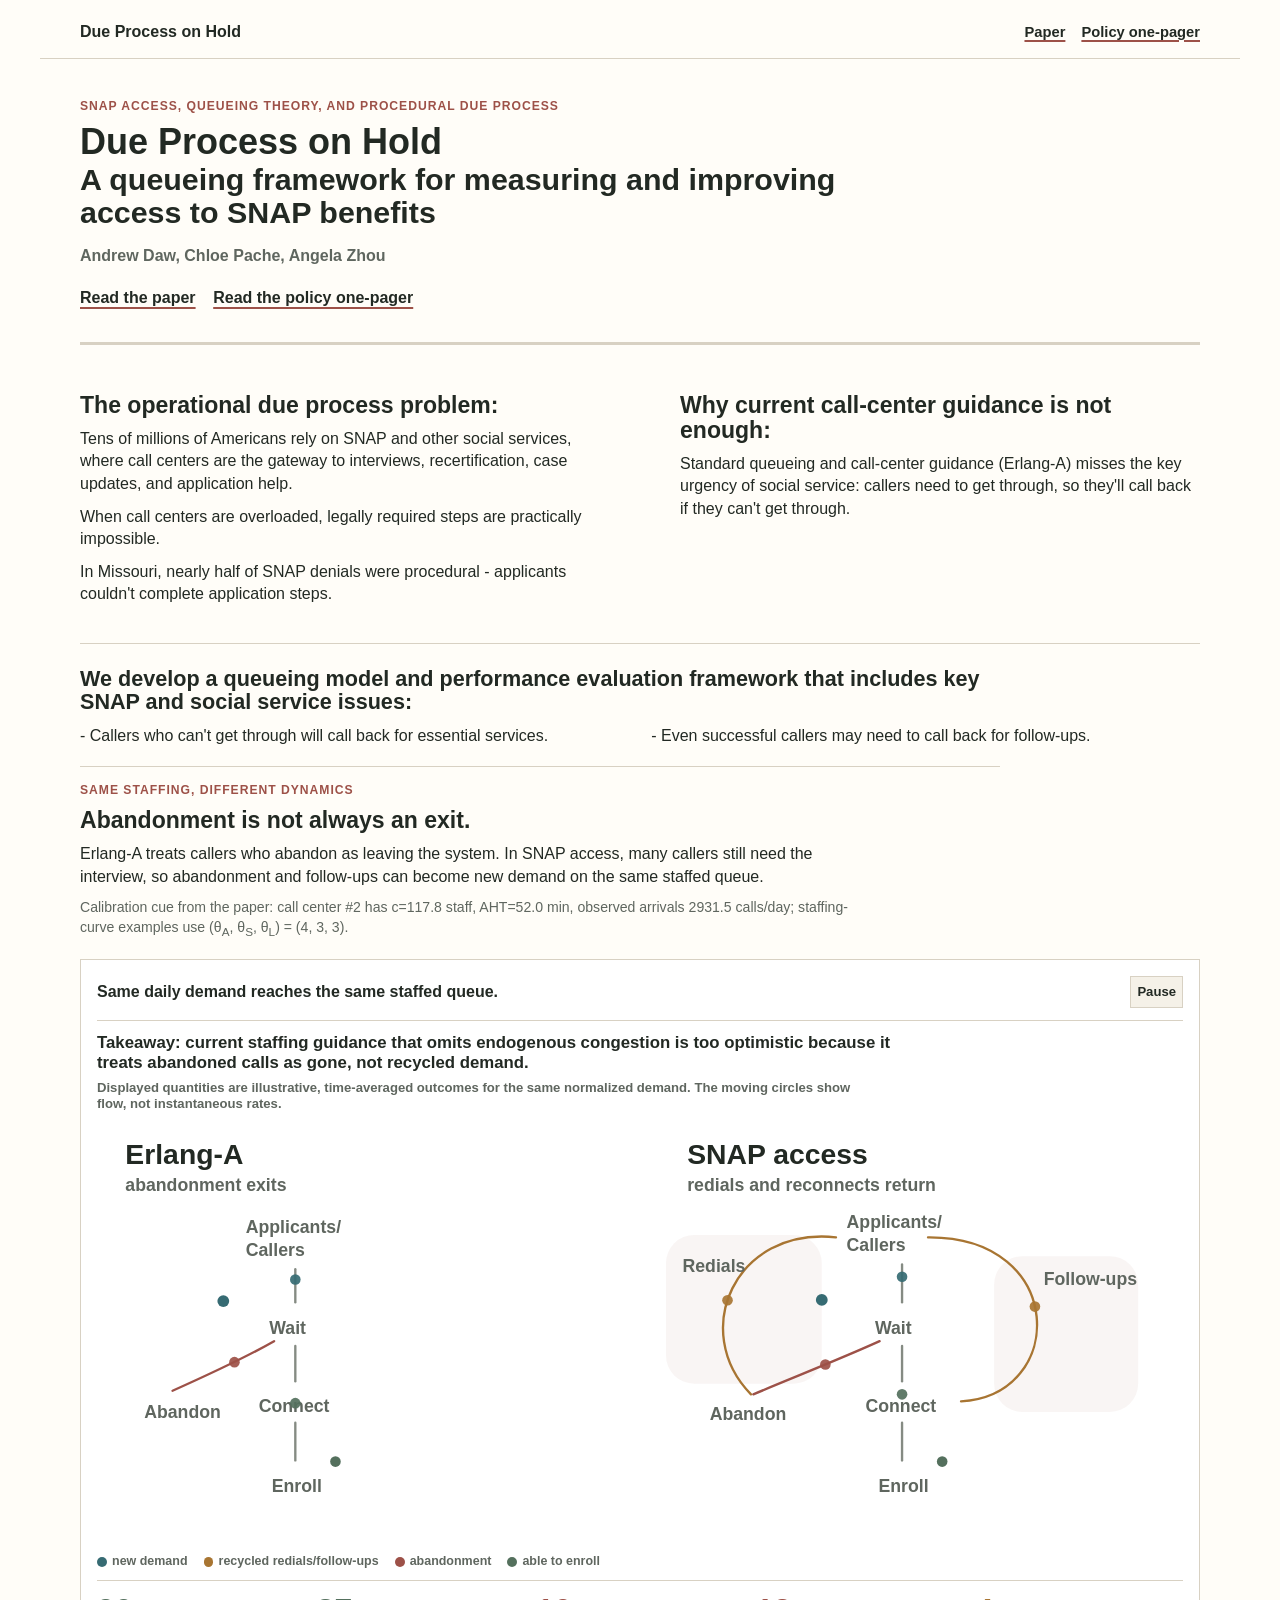
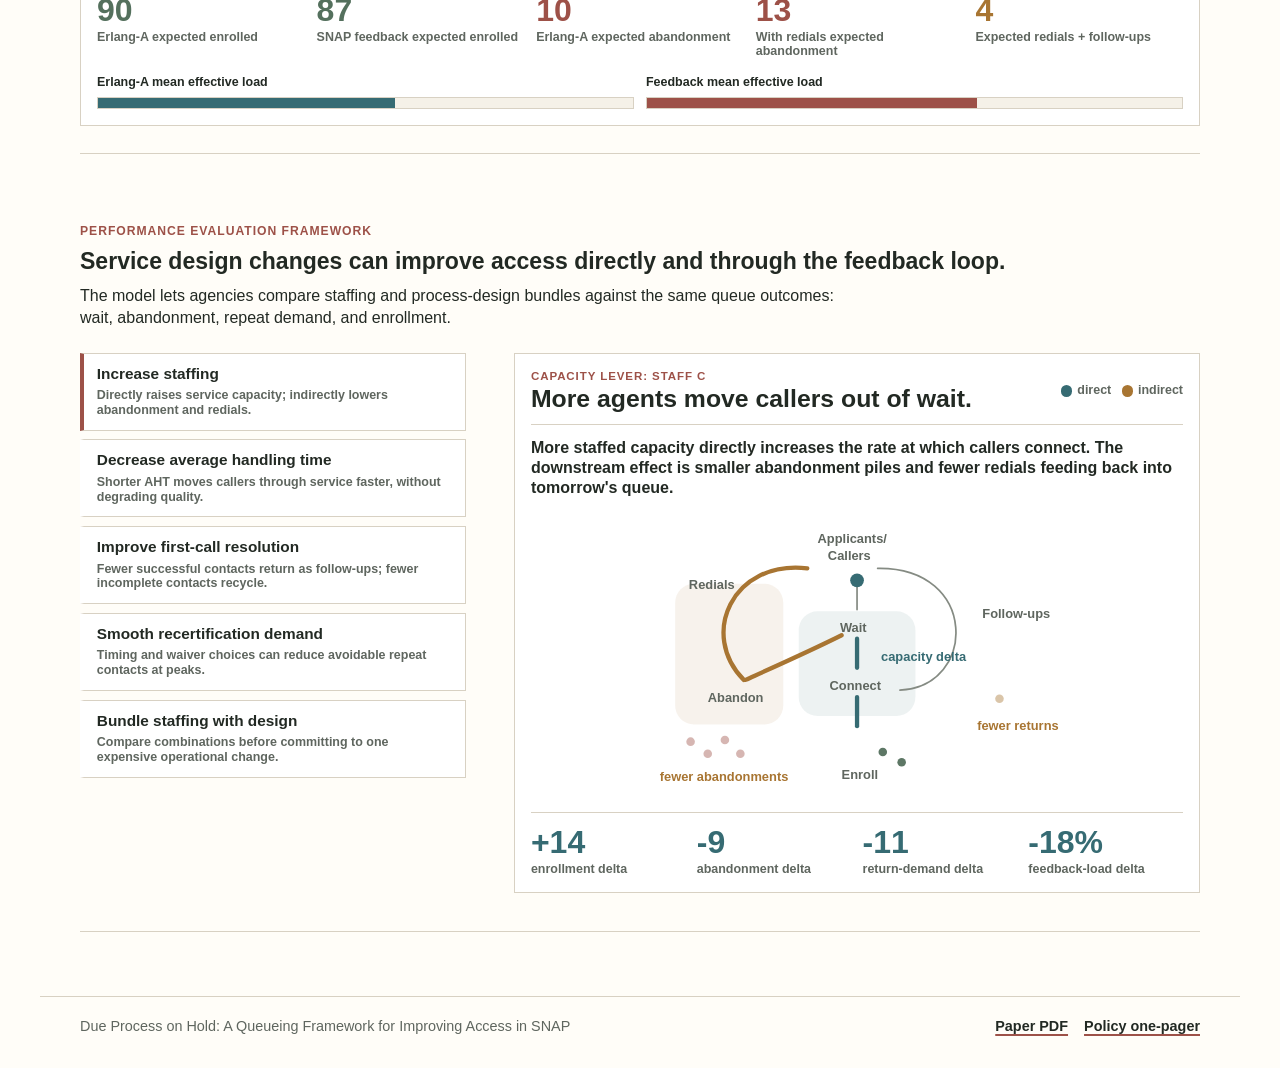
==== commit 7a2e1868: "Link paper to arXiv" ====
--- a/docs/index.html
+++ b/docs/index.html
@@ -17,7 +17,7 @@
     <header class="site-header">
       <a class="brand" href="index.html">Due Process on Hold</a>
       <nav aria-label="Primary navigation">
-        <a href="assets/due-process-on-hold.pdf">Paper</a>
+        <a href="https://arxiv.org/pdf/2605.15165">Paper</a>
         <a href="policy.html">Policy one-pager</a>
       </nav>
     </header>
@@ -29,7 +29,7 @@
         <p class="subtitle">A queueing framework for measuring and improving access to SNAP benefits</p>
         <p class="authors">Andrew Daw, Chloe Pache, Angela Zhou</p>
         <div class="link-row" aria-label="Project links">
-          <a href="assets/due-process-on-hold.pdf">Read the paper</a>
+          <a href="https://arxiv.org/pdf/2605.15165">Read the paper</a>
           <a href="policy.html">Read the policy one-pager</a>
         </div>
       </section>
@@ -388,7 +388,7 @@
     <footer class="site-footer">
       <p>Due Process on Hold: A Queueing Framework for Improving Access in SNAP</p>
       <div>
-        <a href="assets/due-process-on-hold.pdf">Paper PDF</a>
+        <a href="https://arxiv.org/pdf/2605.15165">Paper PDF</a>
         <a href="policy.html">Policy one-pager</a>
       </div>
     </footer>
